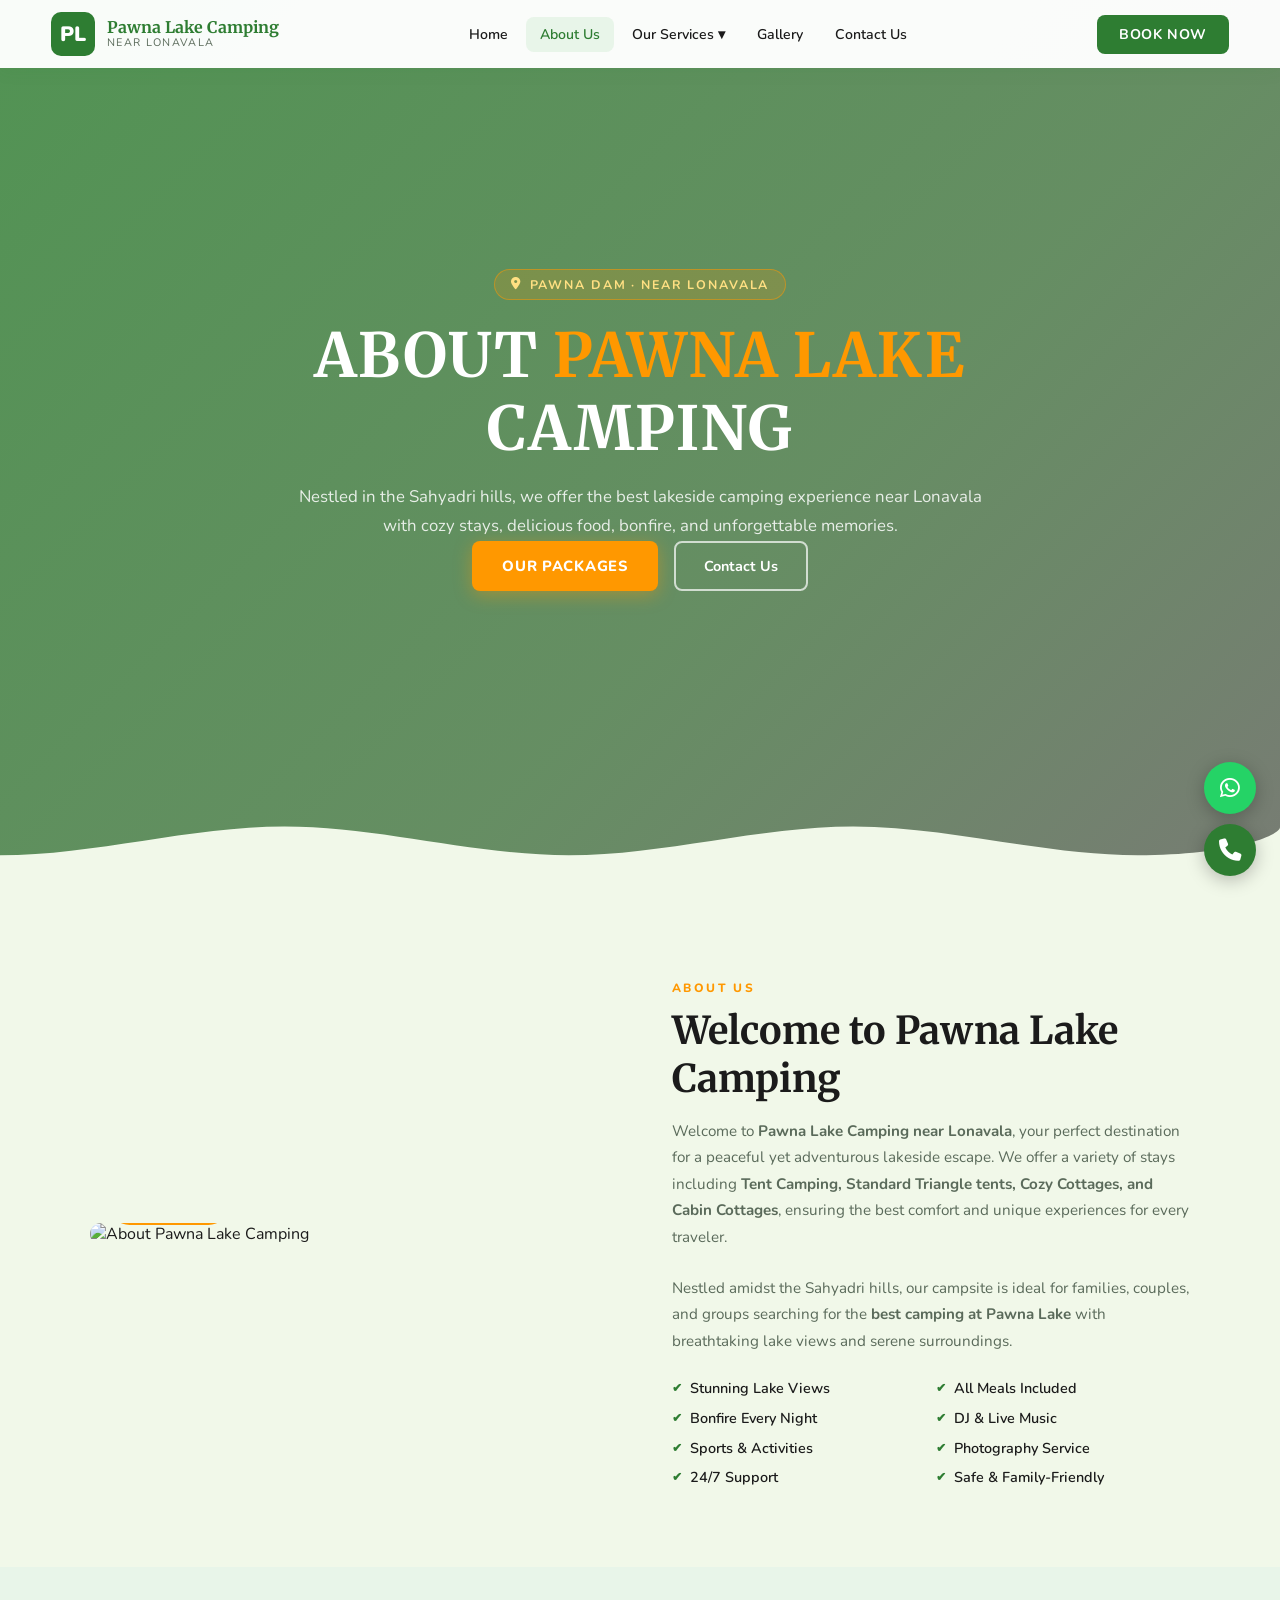
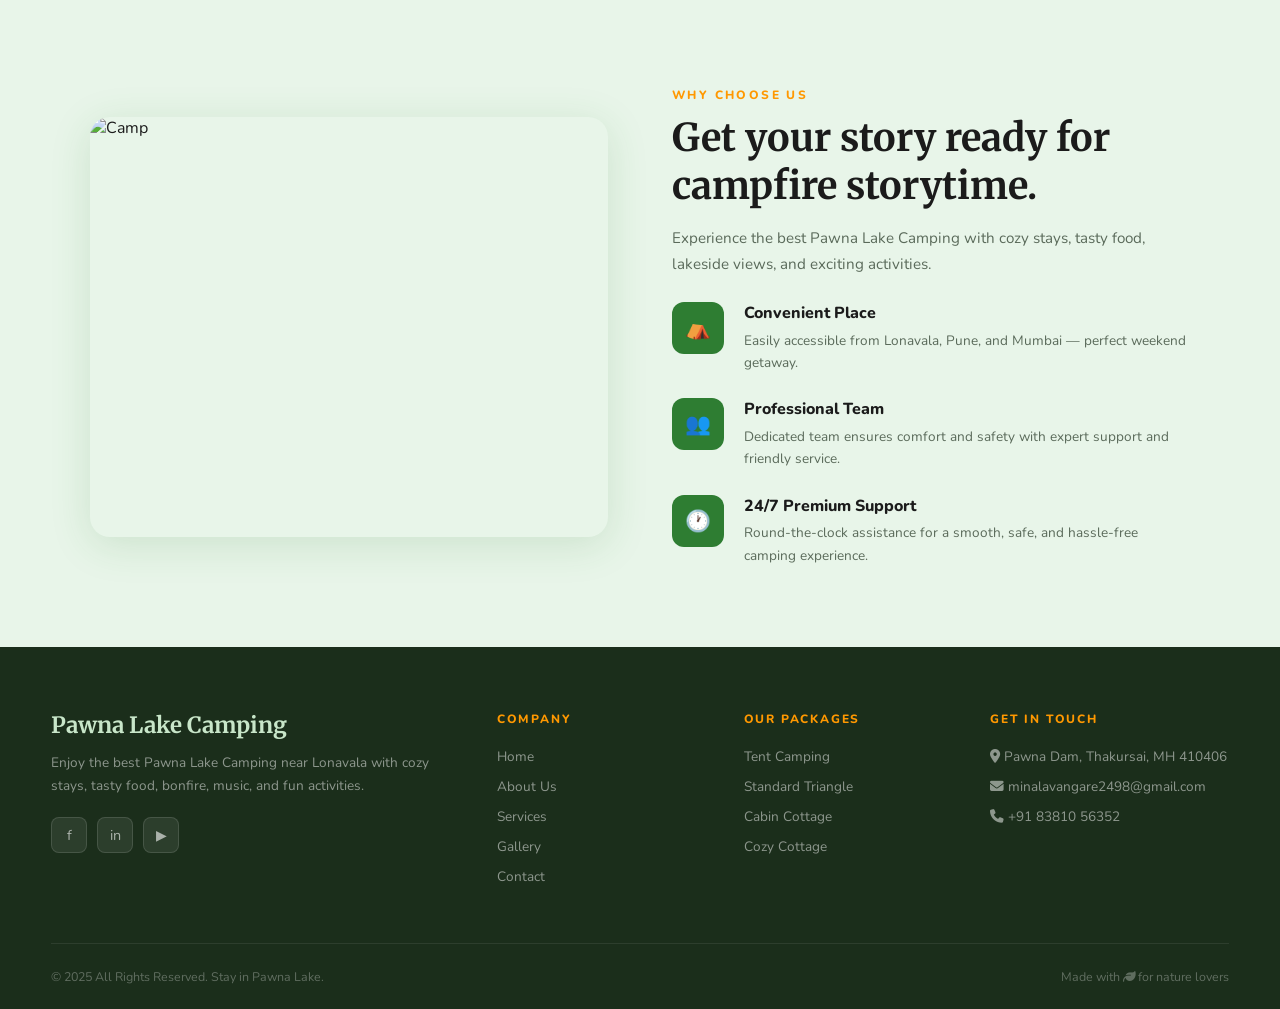
==== about.html @ 65343d36 "Add services page and corresponding styles - Created a new HTML file for the services page with a st" ====
<!DOCTYPE html>
<html lang="en">
<head>
<meta charset="UTF-8">
<meta name="viewport" content="width=device-width, initial-scale=1.0">
<title>About Us – Pawna Lake Camping</title>
<link href="https://fonts.googleapis.com/css2?family=Nunito:wght@300;400;600;700;800;900&family=Merriweather:ital,wght@0,700;1,400&display=swap" rel="stylesheet">
<link rel="stylesheet" href="https://cdnjs.cloudflare.com/ajax/libs/font-awesome/6.5.0/css/all.min.css">
<link rel="stylesheet" href="style.css">
</head>
<body>

<nav>
  <div class="nav-logo">
    <div class="nav-logo-icon">PL</div>
    <div class="nav-logo-text">
      <div class="nav-logo-title">Pawna Lake Camping</div>
      <div class="nav-logo-sub">Near Lonavala</div>
    </div>
  </div>
  <ul class="nav-links">
    <li><a href="index.html">Home</a></li>
    <li><a href="about.html" class="active">About Us</a></li>
    <li class="dropdown">
      <a href="services.html">Our Services ▾</a>
      <div class="dropdown-menu">
        <a href="services.html">Tent Camping</a>
        <a href="services.html">Standard Triangle</a>
        <a href="services.html">Cabin Cottage</a>
        <a href="services.html">Cozy Cottage</a>
      </div>
    </li>
    <li><a href="gallery.html">Gallery</a></li>
    <li><a href="contact.html">Contact Us</a></li>
  </ul>
  <a href="index.html#booking" class="nav-book">Book Now</a>
</nav>

<!-- HERO -->
<div class="page-hero" style="background:linear-gradient(135deg,rgba(46,125,50,0.82) 0%,rgba(27,85,27,0.65) 60%,rgba(0,0,0,0.5) 100%),url('https://images.unsplash.com/photo-1533240332313-0db49b459ad6?w=1400&q=80') center/cover no-repeat;">
  <div style="position:relative;z-index:2;max-width:700px;">
    <div class="hero-eyebrow"><i class="fa-solid fa-location-dot"></i> Pawna Dam · Near Lonavala</div>
    <h1>About <span style="color:#FF9800;">Pawna Lake</span><br>Camping</h1>
    <p>Nestled in the Sahyadri hills, we offer the best lakeside camping experience near Lonavala with cozy stays, delicious food, bonfire, and unforgettable memories.</p>
    <div class="hero-btns">
      <a href="services.html" class="btn-orange">Our Packages</a>
      <a href="contact.html" class="btn-outline-white">Contact Us</a>
    </div>
  </div>
  <div style="position:absolute;bottom:0;left:0;width:100%;z-index:3;line-height:0;pointer-events:none;">
    <svg viewBox="0 0 1440 100" preserveAspectRatio="none" xmlns="http://www.w3.org/2000/svg" style="display:block;width:100%;height:80px;"><path d="M0 43.9999C106.667 43.9999 213.333 7.99994 320 7.99994C426.667 7.99994 533.333 43.9999 640 43.9999C746.667 43.9999 853.333 7.99994 960 7.99994C1066.67 7.99994 1173.33 43.9999 1280 43.9999C1386.67 43.9999 1440 19.0266 1440 9.01329V100H0V43.9999Z" fill="#F1F8E9"/></svg>
  </div>
</div>

<!-- ABOUT SECTION -->
<section data-aos="fade-up">
  <div class="about-wrap">
    <div class="about-img-wrap">
      <img src="https://images.unsplash.com/photo-1533240332313-0db49b459ad6?w=800&q=80" alt="About Pawna Lake Camping">
      <div class="about-img-badge"><i class="fa-solid fa-leaf"></i> Est. 2021</div>
    </div>
    <div class="about-text">
      <div class="section-tag">About Us</div>
      <h2 class="section-title">Welcome to Pawna Lake Camping</h2>
      <p class="section-sub">Welcome to <strong>Pawna Lake Camping near Lonavala</strong>, your perfect destination for a peaceful yet adventurous lakeside escape. We offer a variety of stays including <strong>Tent Camping, Standard Triangle tents, Cozy Cottages, and Cabin Cottages</strong>, ensuring the best comfort and unique experiences for every traveler.</p>
      <p class="section-sub" style="margin-top:1rem;">Nestled amidst the Sahyadri hills, our campsite is ideal for families, couples, and groups searching for the <strong>best camping at Pawna Lake</strong> with breathtaking lake views and serene surroundings.</p>
      <ul class="about-checks">
        <li>Stunning Lake Views</li><li>All Meals Included</li>
        <li>Bonfire Every Night</li><li>DJ & Live Music</li>
        <li>Sports & Activities</li><li>Photography Service</li>
        <li>24/7 Support</li><li>Safe & Family-Friendly</li>
      </ul>
    </div>
  </div>
</section>

<!-- WHY CHOOSE US -->
<section style="background:var(--bg2);" data-aos="fade-up">
  <div class="why-wrap">
    <div class="why-img"><img src="https://images.unsplash.com/photo-1504280390367-361c6d9f38f4?w=800&q=80" alt="Camp"></div>
    <div>
      <div class="section-tag">Why Choose Us</div>
      <h2 class="section-title">Get your story ready for campfire storytime.</h2>
      <p class="section-sub">Experience the best Pawna Lake Camping with cozy stays, tasty food, lakeside views, and exciting activities.</p>
      <div class="why-list">
        <div class="why-item"><div class="why-icon-box">⛺</div><div class="why-text"><h4>Convenient Place</h4><p>Easily accessible from Lonavala, Pune, and Mumbai — perfect weekend getaway.</p></div></div>
        <div class="why-item"><div class="why-icon-box">👥</div><div class="why-text"><h4>Professional Team</h4><p>Dedicated team ensures comfort and safety with expert support and friendly service.</p></div></div>
        <div class="why-item"><div class="why-icon-box">🕐</div><div class="why-text"><h4>24/7 Premium Support</h4><p>Round-the-clock assistance for a smooth, safe, and hassle-free camping experience.</p></div></div>
      </div>
    </div>
  </div>
</section>

<!-- FOOTER -->
<footer>
  <div class="footer-grid">
    <div class="footer-brand"><span class="footer-logo-txt">Pawna Lake Camping</span><p>Enjoy the best Pawna Lake Camping near Lonavala with cozy stays, tasty food, bonfire, music, and fun activities.</p><div class="footer-socials"><a href="#" class="footer-social">f</a><a href="#" class="footer-social">in</a><a href="#" class="footer-social">▶</a></div></div>
    <div class="footer-col"><h4>Company</h4><ul><li><a href="index.html">Home</a></li><li><a href="about.html">About Us</a></li><li><a href="services.html">Services</a></li><li><a href="gallery.html">Gallery</a></li><li><a href="contact.html">Contact</a></li></ul></div>
    <div class="footer-col"><h4>Our Packages</h4><ul><li><a href="services.html">Tent Camping</a></li><li><a href="services.html">Standard Triangle</a></li><li><a href="services.html">Cabin Cottage</a></li><li><a href="services.html">Cozy Cottage</a></li></ul></div>
    <div class="footer-col"><h4>Get in Touch</h4><ul><li><a href="#"><i class="fa-solid fa-location-dot"></i> Pawna Dam, Thakursai, MH 410406</a></li><li><a href="mailto:minalavangare2498@gmail.com"><i class="fa-solid fa-envelope"></i> minalavangare2498@gmail.com</a></li><li><a href="tel:+918381056352"><i class="fa-solid fa-phone"></i> +91 83810 56352</a></li></ul></div>
  </div>
  <div class="footer-bottom"><span>© 2025 All Rights Reserved. Stay in Pawna Lake.</span><span>Made with <i class="fa-solid fa-leaf"></i> for nature lovers</span></div>
</footer>

<div class="float-btns">
  <a href="https://wa.me/918381056352" class="float-btn float-wa" target="_blank"><i class="fa-brands fa-whatsapp"></i></a>
  <a href="tel:+918381056352" class="float-btn float-call"><i class="fa-solid fa-phone"></i></a>
</div>

<script>
const aosObs = new IntersectionObserver(e=>{e.forEach(x=>{if(x.isIntersecting)x.target.classList.add('aos-animate');});},{threshold:0.12});
document.querySelectorAll('[data-aos]').forEach(el=>aosObs.observe(el));
const stObs = new IntersectionObserver(e=>{e.forEach(x=>{if(x.isIntersecting){x.target.style.opacity='1';x.target.style.transform='translateY(0) scale(1)';}});},{threshold:0.1});
document.querySelectorAll('.why-item,.svc-card2,.gallery-item,.ci-card').forEach((el,i)=>{el.style.opacity='0';el.style.transform='translateY(30px) scale(0.97)';el.style.transition=`opacity 0.6s ease ${i*0.1}s, transform 0.6s ease ${i*0.1}s`;stObs.observe(el);});
</script>
</body>
</html>
---- style.css ----
:root {
  --green-dark: #2E7D32;
  --green-mid: #388E3C;
  --green-light: #4CAF50;
  --green-pale: #C8E6C9;
  --bg: #F1F8E9;
  --bg2: #E8F5E9;
  --orange: #FF9800;
  --orange-dark: #F57C00;
  --text: #1B1B1B;
  --text-muted: #5a6a5a;
  --white: #ffffff;
  --card-shadow: 0 4px 24px rgba(46,125,50,0.10);
  --radius: 14px;
}
*{margin:0;padding:0;box-sizing:border-box;}
html{scroll-behavior:smooth;}
body{font-family:'Nunito',sans-serif;background:var(--bg);color:var(--text);overflow-x:hidden;}

/* NAVBAR */
nav{position:fixed;top:0;left:0;width:100%;z-index:999;background:rgba(255,255,255,0.97);box-shadow:0 2px 16px rgba(46,125,50,0.10);display:flex;align-items:center;justify-content:space-between;padding:0 4%;height:68px;}
.nav-logo{display:flex;align-items:center;gap:12px;}
.nav-logo-icon{width:44px;height:44px;background:var(--green-dark);border-radius:10px;display:flex;align-items:center;justify-content:center;font-size:1.3rem;color:white;font-weight:900;}
.nav-logo-text{line-height:1.1;}
.nav-logo-title{font-family:'Merriweather',serif;font-size:1rem;color:var(--green-dark);font-weight:700;}
.nav-logo-sub{font-size:0.68rem;color:var(--text-muted);letter-spacing:0.12em;text-transform:uppercase;}
.nav-links{display:flex;align-items:center;gap:0.25rem;list-style:none;}
.nav-links a{padding:8px 14px;border-radius:8px;color:var(--text);font-size:0.88rem;font-weight:600;text-decoration:none;transition:all 0.2s;}
.nav-links a:hover,.nav-links a.active{background:var(--bg2);color:var(--green-dark);}
.dropdown{position:relative;}
.dropdown-menu{display:none;position:absolute;top:100%;left:0;background:white;border-radius:12px;min-width:220px;box-shadow:0 8px 32px rgba(0,0,0,0.12);padding:8px 0;z-index:100;border:1px solid var(--green-pale);}
.dropdown:hover .dropdown-menu{display:block;}
.dropdown-menu a{display:flex;align-items:center;gap:10px;padding:10px 18px;font-size:0.85rem;color:var(--text);text-decoration:none;transition:background 0.2s;}
.dropdown-menu a:hover{background:var(--bg2);color:var(--green-dark);}
.nav-book{background:var(--green-dark);color:white;padding:10px 22px;border-radius:8px;font-weight:700;font-size:0.88rem;text-decoration:none;letter-spacing:0.04em;text-transform:uppercase;transition:all 0.2s;}
.nav-book:hover{background:var(--orange);transform:translateY(-1px);}

/* SECTION COMMONS */
.section-tag{font-size:0.75rem;font-weight:800;letter-spacing:0.2em;text-transform:uppercase;color:var(--orange);margin-bottom:0.6rem;}
.section-title{font-family:'Merriweather',serif;font-size:clamp(1.6rem,3vw,2.4rem);color:var(--text);line-height:1.25;margin-bottom:1rem;}
.section-sub{color:var(--text-muted);font-size:0.95rem;line-height:1.75;font-weight:400;max-width:560px;}
section{padding:5rem 4%;}

/* BUTTONS */
.btn-orange{background:var(--orange);color:white;padding:14px 30px;border-radius:8px;font-weight:800;font-size:0.92rem;text-decoration:none;letter-spacing:0.05em;text-transform:uppercase;transition:all 0.25s;display:inline-flex;align-items:center;gap:8px;box-shadow:0 4px 18px rgba(255,152,0,0.4);}
.btn-orange:hover{background:var(--orange-dark);transform:translateY(-2px);}
.btn-outline-white{border:2px solid rgba(255,255,255,0.7);color:white;padding:13px 28px;border-radius:8px;font-weight:700;font-size:0.9rem;text-decoration:none;transition:all 0.25s;}
.btn-outline-white:hover{border-color:var(--orange);color:var(--orange);}

/* PAGE HERO */
.page-hero{min-height:100vh;display:flex;align-items:center;justify-content:center;text-align:center;padding:120px 4% 160px;position:relative;overflow:hidden;background-size:cover;background-position:center;background-repeat:no-repeat;}
.page-hero h1{font-family:'Merriweather',serif;font-size:clamp(2.2rem,5vw,3.8rem);color:white;line-height:1.2;font-weight:700;text-transform:uppercase;letter-spacing:0.02em;margin-bottom:1rem;animation:fadeUp 0.7s ease both;}
.page-hero p{color:rgba(255,255,255,0.85);font-size:1.05rem;line-height:1.75;font-weight:400;animation:fadeUp 0.7s 0.15s ease both;}
.hero-eyebrow{display:inline-flex;align-items:center;gap:8px;background:rgba(255,152,0,0.18);border:1px solid rgba(255,152,0,0.5);color:#FFE082;padding:6px 16px;border-radius:50px;font-size:0.78rem;font-weight:700;letter-spacing:0.15em;text-transform:uppercase;margin-bottom:1.25rem;animation:fadeUp 0.7s ease both;}
.hero-btns{display:flex;gap:1rem;flex-wrap:wrap;justify-content:center;animation:fadeUp 0.7s 0.3s ease both;}

/* ABOUT */
.about-wrap{display:grid;grid-template-columns:1fr 1fr;gap:4rem;align-items:center;max-width:1100px;margin:0 auto;}
.about-img-wrap{position:relative;border-radius:20px;overflow:hidden;}
.about-img-wrap img{width:100%;height:100%;max-height:420px;object-fit:cover;display:block;}
.about-img-badge{position:absolute;bottom:20px;left:20px;background:var(--orange);color:white;padding:10px 20px;border-radius:50px;font-weight:800;font-size:0.85rem;}
.about-text .section-sub{max-width:100%;margin-bottom:1.5rem;}
.about-checks{display:grid;grid-template-columns:1fr 1fr;gap:0.6rem;margin-top:1.5rem;}
.about-checks li{list-style:none;display:flex;align-items:center;gap:8px;font-size:0.9rem;font-weight:600;}
.about-checks li::before{content:'✔';color:var(--green-dark);font-size:0.75rem;}

/* WHY */
.why-wrap{display:grid;grid-template-columns:1fr 1fr;gap:4rem;align-items:center;max-width:1100px;margin:2.5rem auto 0;}
.why-img{border-radius:20px;overflow:hidden;box-shadow:0 8px 40px rgba(46,125,50,0.15);}
.why-img img{width:100%;height:420px;object-fit:cover;display:block;}
.why-list{display:flex;flex-direction:column;gap:1.5rem;margin-top:1.5rem;}
.why-item{display:flex;gap:1.25rem;align-items:flex-start;}
.why-icon-box{width:52px;height:52px;flex-shrink:0;background:var(--green-dark);border-radius:12px;display:flex;align-items:center;justify-content:center;font-size:1.3rem;}
.why-text h4{font-size:1rem;font-weight:800;color:var(--text);margin-bottom:0.35rem;}
.why-text p{font-size:0.85rem;color:var(--text-muted);line-height:1.65;}

/* SERVICES */
.services-section{padding:4rem 4%;background:#f9f9f9;}
.services-grid{display:grid;grid-template-columns:repeat(2,1fr);gap:2rem;max-width:1100px;margin:2.5rem auto 0;}
.svc-card2{border-radius:12px;overflow:visible;position:relative;}
.svc-img2{width:100%;height:260px;overflow:hidden;border-radius:12px;}
.svc-img2 img{width:100%;height:100%;object-fit:cover;display:block;transition:transform .5s;}
.svc-card2:hover .svc-img2 img{transform:scale(1.05);}
.svc-body2{background:#fff;border-radius:12px;padding:1.4rem 1.5rem 1.6rem;margin-top:-40px;position:relative;z-index:2;margin-left:12px;margin-right:12px;box-shadow:0 4px 20px rgba(0,0,0,0.10);text-align:center;}
.svc-body2 h3{font-size:1.15rem;font-weight:800;color:#2E7D32;margin-bottom:.5rem;}
.svc-body2 p{font-size:.82rem;color:#777;line-height:1.6;margin-bottom:1rem;}
.svc-price2{display:flex;align-items:center;gap:6px;margin-bottom:1.1rem;border-top:1px solid #eee;padding-top:.9rem;}
.svc-rupee{font-size:1.5rem;color:#2E7D32;font-weight:700;}
.svc-amt2{font-size:1.7rem;font-weight:900;color:#2E7D32;}
.svc-per2{font-size:.82rem;color:#888;font-style:italic;margin-left:4px;}
.btn-svc2{display:flex;align-items:center;justify-content:center;gap:7px;background:#2E7D32;color:#fff;padding:12px;border-radius:8px;font-weight:800;font-size:.85rem;text-decoration:none;letter-spacing:.05em;text-transform:uppercase;transition:background .2s;width:100%;}
.btn-svc2:hover{background:#FF9800;}

/* GALLERY */
.gallery-grid{display:grid;grid-template-columns:repeat(3,1fr);gap:1rem;max-width:1100px;margin:2.5rem auto 0;}
.gallery-item{border-radius:14px;overflow:hidden;aspect-ratio:4/3;}
.gallery-item img{width:100%;height:100%;object-fit:cover;display:block;transition:transform 0.5s;}
.gallery-item:hover img{transform:scale(1.06);}
.gallery-item.tall{grid-row:span 2;aspect-ratio:unset;}

/* CONTACT */
.contact-form-wrap{max-width:1100px;margin:0 auto;padding:0 4% 5rem;display:grid;grid-template-columns:1fr 1fr;gap:3rem;align-items:start;}
.ci-card{background:white;border-radius:var(--radius);padding:1.75rem;display:flex;align-items:flex-start;gap:1rem;box-shadow:var(--card-shadow);border:1.5px solid var(--green-pale);}
.ci-icon-box{width:48px;height:48px;flex-shrink:0;background:var(--green-dark);border-radius:10px;display:flex;align-items:center;justify-content:center;font-size:1.3rem;color:white;}
.ci-label{font-size:0.72rem;font-weight:800;color:var(--green-dark);text-transform:uppercase;letter-spacing:0.1em;margin-bottom:0.3rem;}
.ci-value{font-size:0.9rem;font-weight:700;color:var(--text);}
.ci-value a{color:var(--text);text-decoration:none;}
.ci-value a:hover{color:var(--green-dark);}
.cf-card{background:white;border-radius:20px;padding:2.5rem;box-shadow:var(--card-shadow);}
.cf-card h2{font-family:'Merriweather',serif;font-size:1.6rem;color:var(--text);margin-bottom:0.4rem;}
.cf-card>p{font-size:0.86rem;color:var(--text-muted);margin-bottom:2rem;}
.cf-row{display:grid;grid-template-columns:1fr 1fr;gap:1rem;margin-bottom:1rem;}
.cf-group{margin-bottom:1rem;}
.cf-group label{display:block;font-size:0.74rem;font-weight:800;color:var(--green-dark);text-transform:uppercase;letter-spacing:0.1em;margin-bottom:0.45rem;}
.cf-group input,.cf-group select,.cf-group textarea{width:100%;padding:13px 15px;border:1.5px solid #dce8dc;border-radius:9px;font-family:'Nunito',sans-serif;font-size:0.9rem;color:var(--text);background:var(--bg);outline:none;transition:border-color 0.2s;resize:vertical;}
.cf-group input:focus,.cf-group select:focus,.cf-group textarea:focus{border-color:var(--green-light);}
.btn-cf{width:100%;padding:15px;background:var(--green-dark);color:white;border:none;border-radius:10px;font-family:'Nunito',sans-serif;font-size:0.92rem;font-weight:800;letter-spacing:0.05em;text-transform:uppercase;cursor:pointer;transition:all 0.2s;display:flex;align-items:center;justify-content:center;gap:8px;}
.btn-cf:hover{background:var(--orange);}

/* FOOTER */
footer{background:#1B2E1B;padding:4rem 4% 1.5rem;}
.footer-grid{display:grid;grid-template-columns:2fr 1fr 1fr 1.2fr;gap:3rem;margin-bottom:3rem;}
.footer-logo-txt{font-family:'Merriweather',serif;font-size:1.4rem;color:var(--green-pale);font-weight:700;display:block;margin-bottom:0.75rem;}
.footer-brand p{font-size:0.85rem;color:rgba(255,255,255,0.5);line-height:1.7;}
.footer-socials{display:flex;gap:10px;margin-top:1.25rem;}
.footer-social{width:36px;height:36px;border-radius:8px;background:rgba(255,255,255,0.08);border:1px solid rgba(255,255,255,0.12);display:flex;align-items:center;justify-content:center;font-size:0.9rem;color:rgba(255,255,255,0.6);text-decoration:none;transition:all 0.2s;}
.footer-social:hover{background:var(--green-dark);color:white;}
.footer-col h4{color:var(--orange);font-size:0.75rem;text-transform:uppercase;letter-spacing:0.15em;margin-bottom:1.1rem;font-weight:800;}
.footer-col ul{list-style:none;}
.footer-col ul li{margin-bottom:0.5rem;}
.footer-col ul li a{color:rgba(255,255,255,0.5);text-decoration:none;font-size:0.85rem;transition:color 0.2s;}
.footer-col ul li a:hover{color:var(--green-pale);}
.footer-bottom{border-top:1px solid rgba(255,255,255,0.08);padding-top:1.5rem;display:flex;justify-content:space-between;font-size:0.78rem;color:rgba(255,255,255,0.3);}

/* FLOAT BUTTONS */
.float-btns{position:fixed;bottom:1.5rem;right:1.5rem;z-index:998;display:flex;flex-direction:column;gap:10px;}
.float-btn{width:52px;height:52px;border-radius:50%;display:flex;align-items:center;justify-content:center;font-size:1.4rem;text-decoration:none;color:white;box-shadow:0 4px 18px rgba(0,0,0,0.25);transition:transform 0.3s;}
.float-btn:hover{transform:scale(1.12);}
.float-wa{background:#25D366;}
.float-call{background:var(--green-dark);}

/* SCROLL ANIMATIONS */
[data-aos]{opacity:0;transition:opacity 0.7s ease, transform 0.7s ease;}
[data-aos="fade-up"]{transform:translateY(40px);}
[data-aos="fade-right"]{transform:translateX(-40px);}
[data-aos="fade-left"]{transform:translateX(40px);}
[data-aos="zoom-in"]{transform:scale(0.85);}
[data-aos].aos-animate{opacity:1;transform:none;}

@keyframes fadeUp{from{opacity:0;transform:translateY(20px);}to{opacity:1;transform:translateY(0);}}

@media(max-width:900px){
  .about-wrap,.why-wrap,.footer-grid{grid-template-columns:1fr;}
  .services-grid{grid-template-columns:1fr 1fr;}
  .nav-links{display:none;}
}
@media(max-width:600px){
  .gallery-grid{grid-template-columns:1fr 1fr;}
  .cf-row{grid-template-columns:1fr;}
  .contact-form-wrap{grid-template-columns:1fr;}
  .footer-grid{grid-template-columns:1fr;}
  .services-grid{grid-template-columns:1fr;}
}
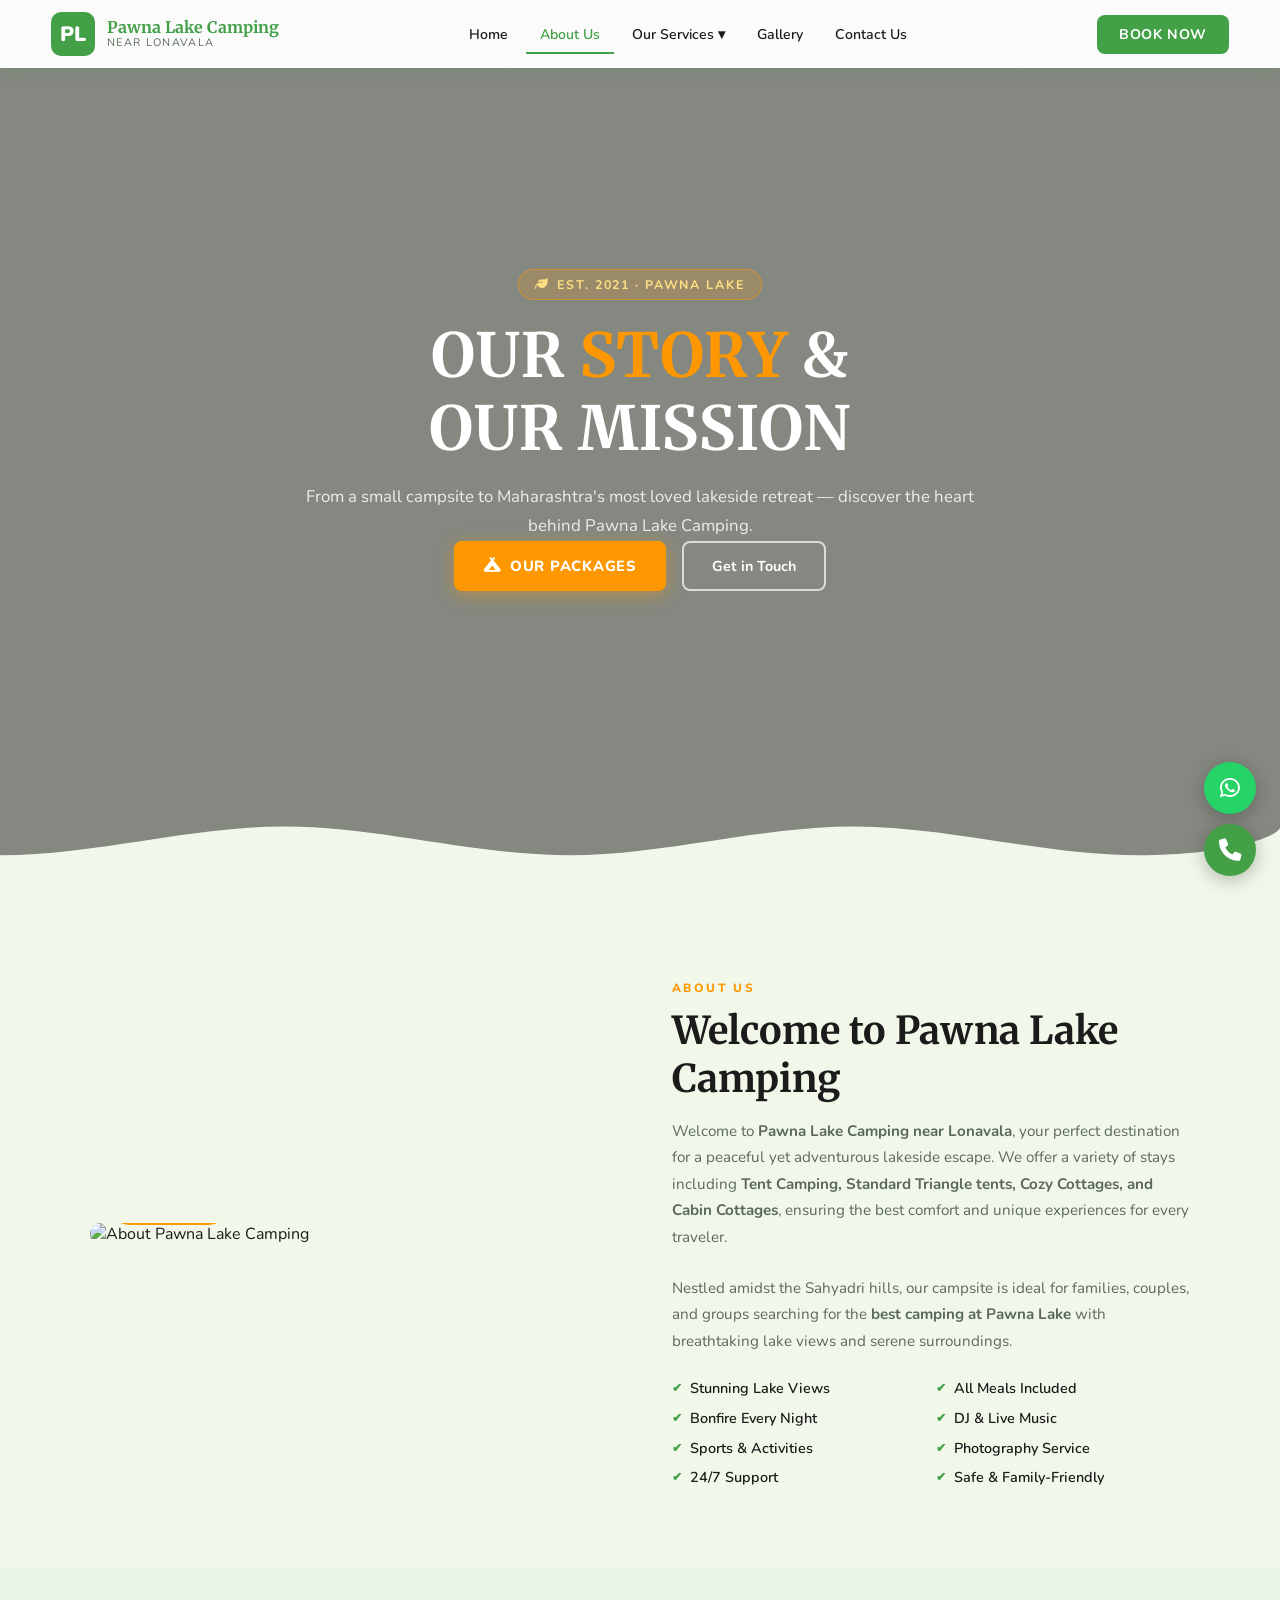
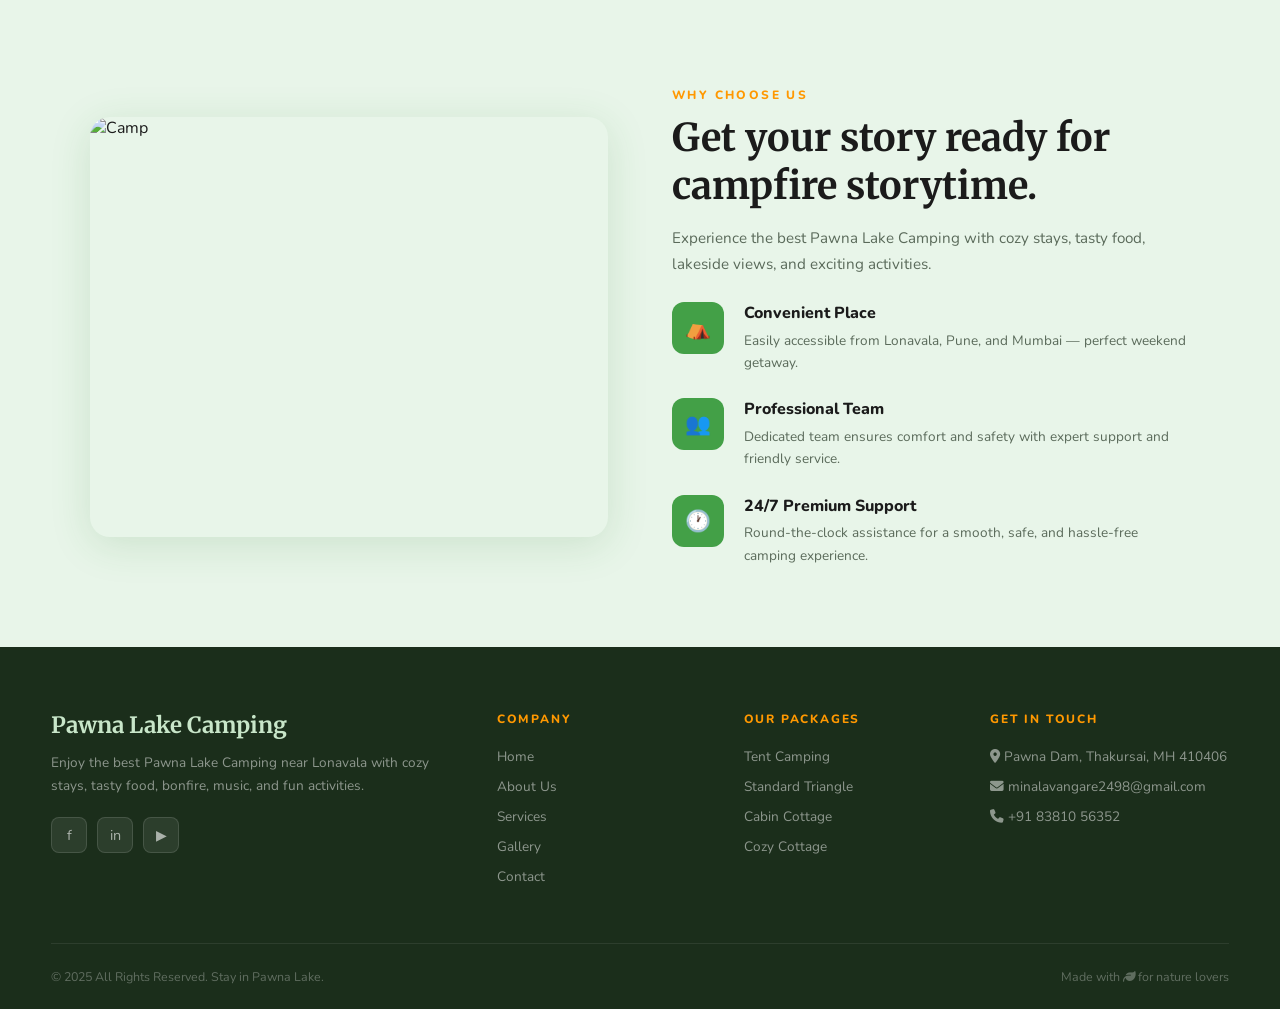
==== commit bdf0b5e4: "Revamp content and styles across multiple pages for enhanced user experience" ====
--- a/about.html
+++ b/about.html
@@ -37,14 +37,14 @@
 </nav>
 
 <!-- HERO -->
-<div class="page-hero" style="background:linear-gradient(135deg,rgba(46,125,50,0.82) 0%,rgba(27,85,27,0.65) 60%,rgba(0,0,0,0.5) 100%),url('https://images.unsplash.com/photo-1533240332313-0db49b459ad6?w=1400&q=80') center/cover no-repeat;">
+<div class="page-hero" style="background:linear-gradient(rgba(0,0,0,0.45),rgba(0,0,0,0.45)),url('https://images.unsplash.com/photo-1504280390367-361c6d9f38f4?w=1400&q=80') center/cover no-repeat;">
   <div style="position:relative;z-index:2;max-width:700px;">
-    <div class="hero-eyebrow"><i class="fa-solid fa-location-dot"></i> Pawna Dam · Near Lonavala</div>
-    <h1>About <span style="color:#FF9800;">Pawna Lake</span><br>Camping</h1>
-    <p>Nestled in the Sahyadri hills, we offer the best lakeside camping experience near Lonavala with cozy stays, delicious food, bonfire, and unforgettable memories.</p>
+    <div class="hero-eyebrow"><i class="fa-solid fa-leaf"></i> Est. 2021 · Pawna Lake</div>
+    <h1>Our <span style="color:#FF9800;">Story</span> &<br>Our Mission</h1>
+    <p>From a small campsite to Maharashtra's most loved lakeside retreat — discover the heart behind Pawna Lake Camping.</p>
     <div class="hero-btns">
-      <a href="services.html" class="btn-orange">Our Packages</a>
-      <a href="contact.html" class="btn-outline-white">Contact Us</a>
+      <a href="services.html" class="btn-orange"><i class="fa-solid fa-campground"></i> Our Packages</a>
+      <a href="contact.html" class="btn-outline-white">Get in Touch</a>
     </div>
   </div>
   <div style="position:absolute;bottom:0;left:0;width:100%;z-index:3;line-height:0;pointer-events:none;">
--- a/style.css
+++ b/style.css
@@ -1,7 +1,7 @@
 :root {
-  --green-dark: #2E7D32;
-  --green-mid: #388E3C;
-  --green-light: #4CAF50;
+  --green-dark: #43A047;
+  --green-mid: #4CAF50;
+  --green-light: #66BB6A;
   --green-pale: #C8E6C9;
   --bg: #F1F8E9;
   --bg2: #E8F5E9;
@@ -25,8 +25,8 @@
 .nav-logo-title{font-family:'Merriweather',serif;font-size:1rem;color:var(--green-dark);font-weight:700;}
 .nav-logo-sub{font-size:0.68rem;color:var(--text-muted);letter-spacing:0.12em;text-transform:uppercase;}
 .nav-links{display:flex;align-items:center;gap:0.25rem;list-style:none;}
-.nav-links a{padding:8px 14px;border-radius:8px;color:var(--text);font-size:0.88rem;font-weight:600;text-decoration:none;transition:all 0.2s;}
-.nav-links a:hover,.nav-links a.active{background:var(--bg2);color:var(--green-dark);}
+.nav-links a{padding:8px 14px;border-radius:0;color:var(--text);font-size:0.88rem;font-weight:600;text-decoration:none;transition:all 0.2s;border-bottom:2px solid transparent;}
+.nav-links a:hover,.nav-links a.active{background:none;color:var(--green-dark);border-bottom:2px solid var(--green-dark);}
 .dropdown{position:relative;}
 .dropdown-menu{display:none;position:absolute;top:100%;left:0;background:white;border-radius:12px;min-width:220px;box-shadow:0 8px 32px rgba(0,0,0,0.12);padding:8px 0;z-index:100;border:1px solid var(--green-pale);}
 .dropdown:hover .dropdown-menu{display:block;}
@@ -76,7 +76,7 @@
 
 /* SERVICES */
 .services-section{padding:4rem 4%;background:#f9f9f9;}
-.services-grid{display:grid;grid-template-columns:repeat(2,1fr);gap:2rem;max-width:1100px;margin:2.5rem auto 0;}
+.services-grid{display:grid;grid-template-columns:repeat(4,1fr);gap:2rem;max-width:1200px;margin:2.5rem auto 0;}
 .svc-card2{border-radius:12px;overflow:visible;position:relative;}
 .svc-img2{width:100%;height:260px;overflow:hidden;border-radius:12px;}
 .svc-img2 img{width:100%;height:100%;object-fit:cover;display:block;transition:transform .5s;}
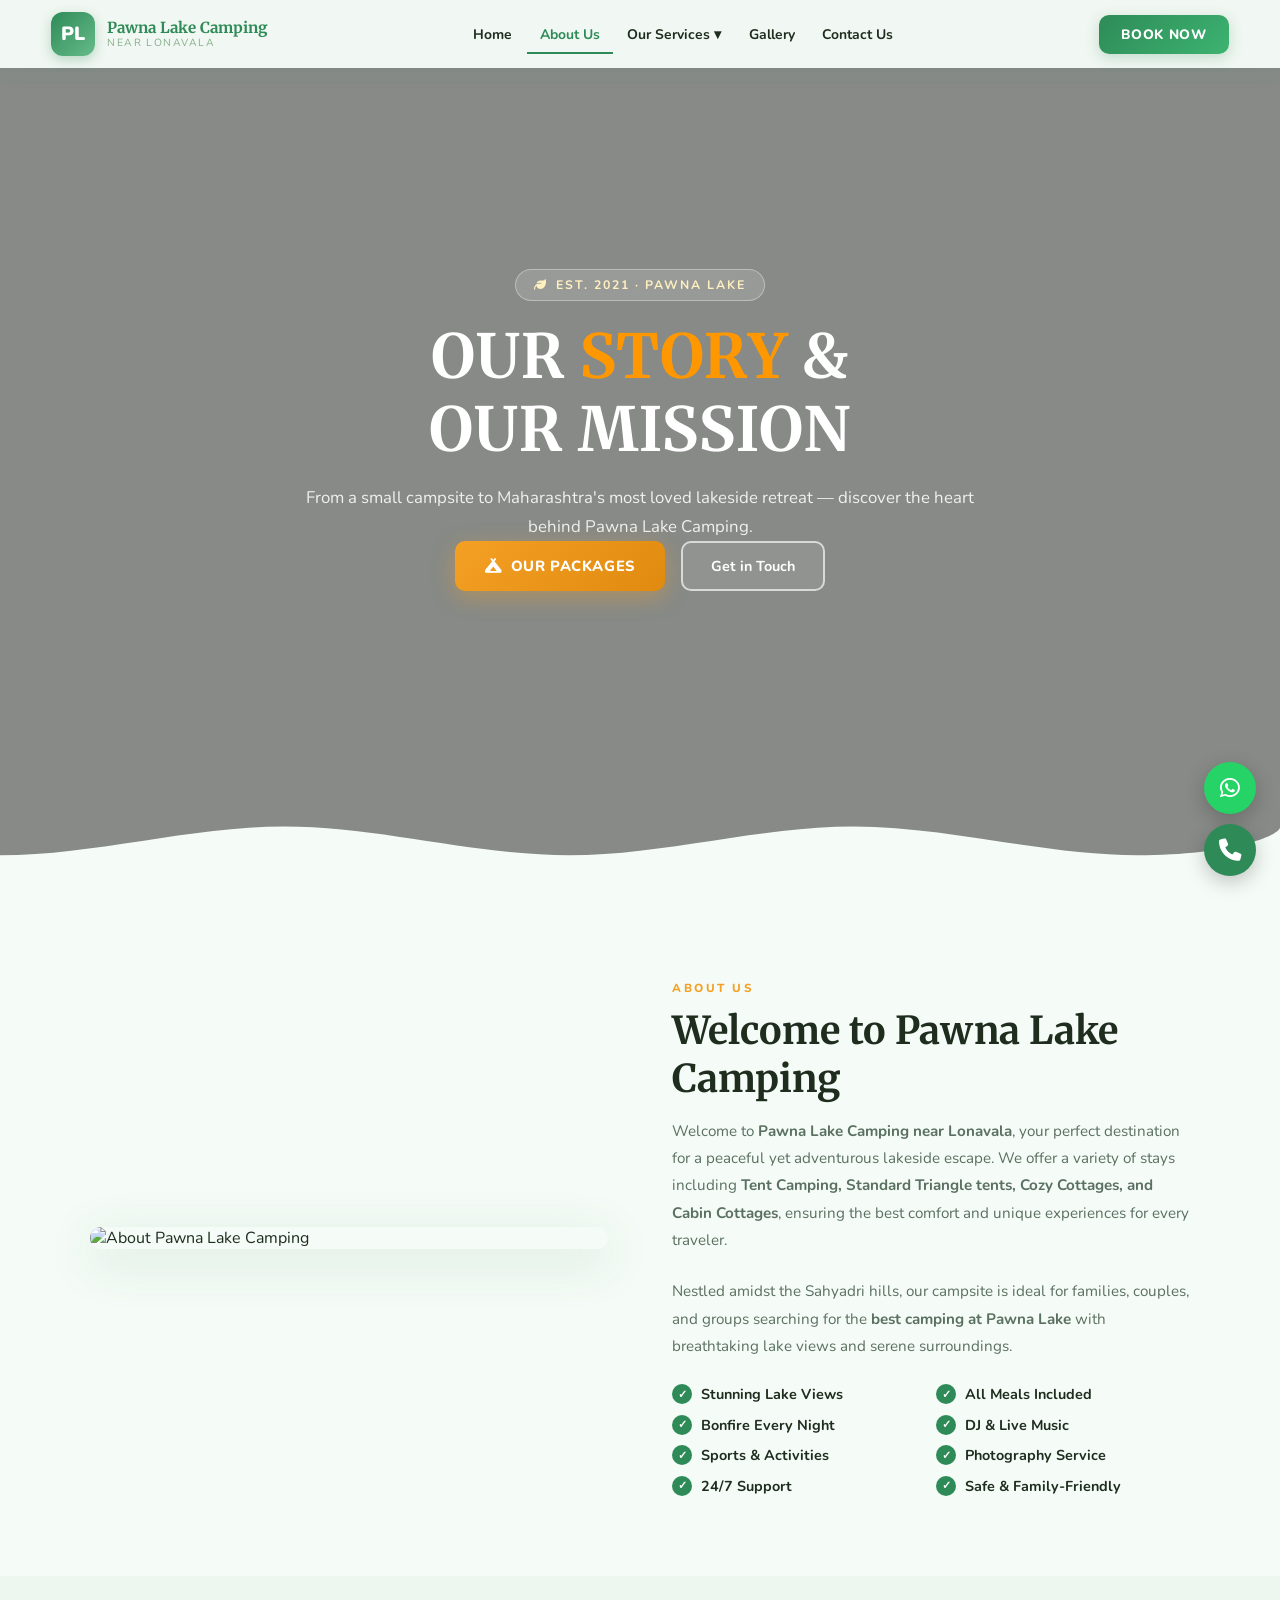
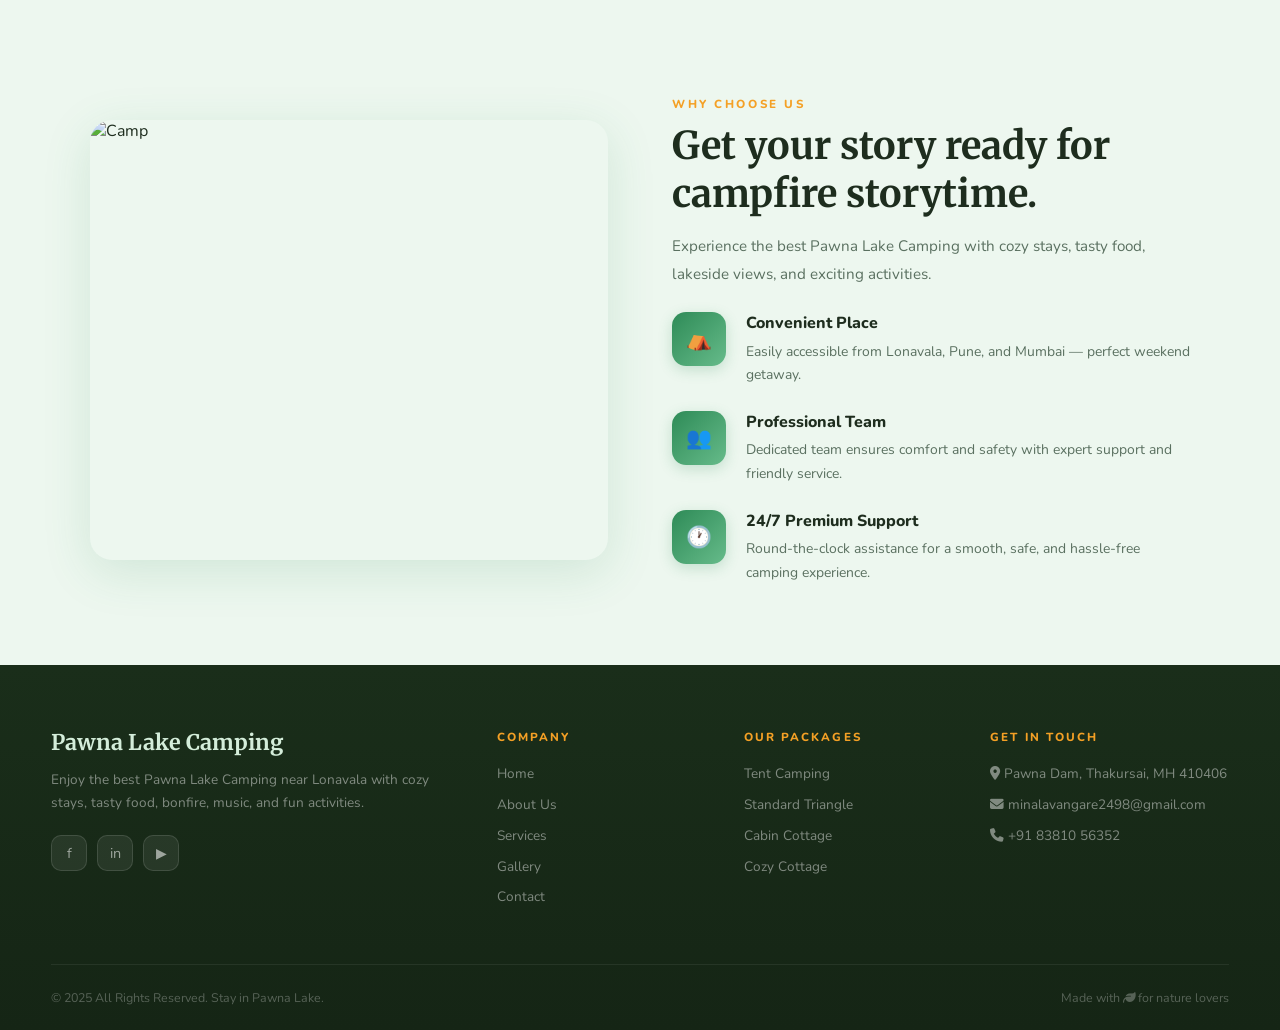
==== commit 0702f601: "Refactor styles and update SVG elements for improved aesthetics and responsiveness; adjust color var" ====
--- a/about.html
+++ b/about.html
@@ -48,7 +48,7 @@
     </div>
   </div>
   <div style="position:absolute;bottom:0;left:0;width:100%;z-index:3;line-height:0;pointer-events:none;">
-    <svg viewBox="0 0 1440 100" preserveAspectRatio="none" xmlns="http://www.w3.org/2000/svg" style="display:block;width:100%;height:80px;"><path d="M0 43.9999C106.667 43.9999 213.333 7.99994 320 7.99994C426.667 7.99994 533.333 43.9999 640 43.9999C746.667 43.9999 853.333 7.99994 960 7.99994C1066.67 7.99994 1173.33 43.9999 1280 43.9999C1386.67 43.9999 1440 19.0266 1440 9.01329V100H0V43.9999Z" fill="#F1F8E9"/></svg>
+    <svg viewBox="0 0 1440 100" preserveAspectRatio="none" xmlns="http://www.w3.org/2000/svg" style="display:block;width:100%;height:80px;"><path d="M0 43.9999C106.667 43.9999 213.333 7.99994 320 7.99994C426.667 7.99994 533.333 43.9999 640 43.9999C746.667 43.9999 853.333 7.99994 960 7.99994C1066.67 7.99994 1173.33 43.9999 1280 43.9999C1386.67 43.9999 1440 19.0266 1440 9.01329V100H0V43.9999Z" fill="#f5fbf6"/></svg>
   </div>
 </div>
 
--- a/style.css
+++ b/style.css
@@ -1,145 +1,136 @@
 :root {
-  --green-dark: #43A047;
-  --green-mid: #4CAF50;
-  --green-light: #66BB6A;
-  --green-pale: #C8E6C9;
-  --bg: #F1F8E9;
-  --bg2: #E8F5E9;
-  --orange: #FF9800;
-  --orange-dark: #F57C00;
-  --text: #1B1B1B;
-  --text-muted: #5a6a5a;
+  --green-dark: #2E8B57;
+  --green-mid: #3CB371;
+  --green-light: #66BB8A;
+  --green-pale: #d4edda;
+  --bg: #f5fbf6;
+  --bg2: #edf7ef;
+  --orange: #F4A025;
+  --orange-dark: #E08B10;
+  --text: #1e2d1e;
+  --text-muted: #5a7060;
   --white: #ffffff;
-  --card-shadow: 0 4px 24px rgba(46,125,50,0.10);
-  --radius: 14px;
+  --card-shadow: 0 4px 28px rgba(46,139,87,0.10);
+  --radius: 16px;
+  --sage: #87AE8C;
 }
 *{margin:0;padding:0;box-sizing:border-box;}
 html{scroll-behavior:smooth;}
 body{font-family:'Nunito',sans-serif;background:var(--bg);color:var(--text);overflow-x:hidden;}
 
-/* NAVBAR */
-nav{position:fixed;top:0;left:0;width:100%;z-index:999;background:rgba(255,255,255,0.97);box-shadow:0 2px 16px rgba(46,125,50,0.10);display:flex;align-items:center;justify-content:space-between;padding:0 4%;height:68px;}
+nav{position:fixed;top:0;left:0;width:100%;z-index:999;background:rgba(245,251,246,0.97);box-shadow:0 2px 20px rgba(46,139,87,0.09);display:flex;align-items:center;justify-content:space-between;padding:0 4%;height:68px;backdrop-filter:blur(12px);}
 .nav-logo{display:flex;align-items:center;gap:12px;}
-.nav-logo-icon{width:44px;height:44px;background:var(--green-dark);border-radius:10px;display:flex;align-items:center;justify-content:center;font-size:1.3rem;color:white;font-weight:900;}
+.nav-logo-icon{width:44px;height:44px;background:linear-gradient(135deg,#2E8B57,#66BB8A);border-radius:12px;display:flex;align-items:center;justify-content:center;font-size:1.2rem;color:white;font-weight:900;box-shadow:0 4px 12px rgba(46,139,87,0.3);}
 .nav-logo-text{line-height:1.1;}
-.nav-logo-title{font-family:'Merriweather',serif;font-size:1rem;color:var(--green-dark);font-weight:700;}
-.nav-logo-sub{font-size:0.68rem;color:var(--text-muted);letter-spacing:0.12em;text-transform:uppercase;}
-.nav-links{display:flex;align-items:center;gap:0.25rem;list-style:none;}
-.nav-links a{padding:8px 14px;border-radius:0;color:var(--text);font-size:0.88rem;font-weight:600;text-decoration:none;transition:all 0.2s;border-bottom:2px solid transparent;}
-.nav-links a:hover,.nav-links a.active{background:none;color:var(--green-dark);border-bottom:2px solid var(--green-dark);}
+.nav-logo-title{font-family:'Merriweather',serif;font-size:0.95rem;color:var(--green-dark);font-weight:700;}
+.nav-logo-sub{font-size:0.65rem;color:var(--sage);letter-spacing:0.14em;text-transform:uppercase;}
+.nav-links{display:flex;align-items:center;gap:0.1rem;list-style:none;}
+.nav-links a{padding:8px 13px;color:var(--text);font-size:0.87rem;font-weight:700;text-decoration:none;transition:all 0.2s;border-bottom:2px solid transparent;}
+.nav-links a:hover,.nav-links a.active{color:var(--green-dark);border-bottom:2px solid var(--green-dark);}
 .dropdown{position:relative;}
-.dropdown-menu{display:none;position:absolute;top:100%;left:0;background:white;border-radius:12px;min-width:220px;box-shadow:0 8px 32px rgba(0,0,0,0.12);padding:8px 0;z-index:100;border:1px solid var(--green-pale);}
+.dropdown-menu{display:none;position:absolute;top:100%;left:0;background:white;border-radius:14px;min-width:220px;box-shadow:0 10px 36px rgba(0,0,0,0.11);padding:8px 0;z-index:100;border:1px solid var(--green-pale);}
 .dropdown:hover .dropdown-menu{display:block;}
 .dropdown-menu a{display:flex;align-items:center;gap:10px;padding:10px 18px;font-size:0.85rem;color:var(--text);text-decoration:none;transition:background 0.2s;}
 .dropdown-menu a:hover{background:var(--bg2);color:var(--green-dark);}
-.nav-book{background:var(--green-dark);color:white;padding:10px 22px;border-radius:8px;font-weight:700;font-size:0.88rem;text-decoration:none;letter-spacing:0.04em;text-transform:uppercase;transition:all 0.2s;}
+.nav-book{background:linear-gradient(135deg,#2E8B57,#3CB371);color:white;padding:10px 22px;border-radius:10px;font-weight:800;font-size:0.85rem;text-decoration:none;letter-spacing:0.05em;text-transform:uppercase;transition:all 0.25s;box-shadow:0 4px 14px rgba(46,139,87,0.25);}
 .nav-book:hover{background:var(--orange);transform:translateY(-1px);}
 
-/* SECTION COMMONS */
-.section-tag{font-size:0.75rem;font-weight:800;letter-spacing:0.2em;text-transform:uppercase;color:var(--orange);margin-bottom:0.6rem;}
+.section-tag{font-size:0.73rem;font-weight:800;letter-spacing:0.22em;text-transform:uppercase;color:var(--orange);margin-bottom:0.6rem;}
 .section-title{font-family:'Merriweather',serif;font-size:clamp(1.6rem,3vw,2.4rem);color:var(--text);line-height:1.25;margin-bottom:1rem;}
-.section-sub{color:var(--text-muted);font-size:0.95rem;line-height:1.75;font-weight:400;max-width:560px;}
+.section-sub{color:var(--text-muted);font-size:0.95rem;line-height:1.8;font-weight:400;max-width:560px;}
 section{padding:5rem 4%;}
 
-/* BUTTONS */
-.btn-orange{background:var(--orange);color:white;padding:14px 30px;border-radius:8px;font-weight:800;font-size:0.92rem;text-decoration:none;letter-spacing:0.05em;text-transform:uppercase;transition:all 0.25s;display:inline-flex;align-items:center;gap:8px;box-shadow:0 4px 18px rgba(255,152,0,0.4);}
-.btn-orange:hover{background:var(--orange-dark);transform:translateY(-2px);}
-.btn-outline-white{border:2px solid rgba(255,255,255,0.7);color:white;padding:13px 28px;border-radius:8px;font-weight:700;font-size:0.9rem;text-decoration:none;transition:all 0.25s;}
+.btn-orange{background:linear-gradient(135deg,#F4A025,#E08B10);color:white;padding:14px 30px;border-radius:10px;font-weight:800;font-size:0.92rem;text-decoration:none;letter-spacing:0.04em;text-transform:uppercase;transition:all 0.25s;display:inline-flex;align-items:center;gap:8px;box-shadow:0 6px 22px rgba(244,160,37,0.38);}
+.btn-orange:hover{transform:translateY(-2px);box-shadow:0 10px 28px rgba(244,160,37,0.45);}
+.btn-outline-white{border:2px solid rgba(255,255,255,0.65);color:white;padding:13px 28px;border-radius:10px;font-weight:700;font-size:0.9rem;text-decoration:none;transition:all 0.25s;backdrop-filter:blur(6px);background:rgba(255,255,255,0.08);}
 .btn-outline-white:hover{border-color:var(--orange);color:var(--orange);}
 
-/* PAGE HERO */
 .page-hero{min-height:100vh;display:flex;align-items:center;justify-content:center;text-align:center;padding:120px 4% 160px;position:relative;overflow:hidden;background-size:cover;background-position:center;background-repeat:no-repeat;}
 .page-hero h1{font-family:'Merriweather',serif;font-size:clamp(2.2rem,5vw,3.8rem);color:white;line-height:1.2;font-weight:700;text-transform:uppercase;letter-spacing:0.02em;margin-bottom:1rem;animation:fadeUp 0.7s ease both;}
-.page-hero p{color:rgba(255,255,255,0.85);font-size:1.05rem;line-height:1.75;font-weight:400;animation:fadeUp 0.7s 0.15s ease both;}
-.hero-eyebrow{display:inline-flex;align-items:center;gap:8px;background:rgba(255,152,0,0.18);border:1px solid rgba(255,152,0,0.5);color:#FFE082;padding:6px 16px;border-radius:50px;font-size:0.78rem;font-weight:700;letter-spacing:0.15em;text-transform:uppercase;margin-bottom:1.25rem;animation:fadeUp 0.7s ease both;}
+.page-hero p{color:rgba(255,255,255,0.87);font-size:1.05rem;line-height:1.75;font-weight:400;animation:fadeUp 0.7s 0.15s ease both;}
+.hero-eyebrow{display:inline-flex;align-items:center;gap:8px;background:rgba(255,255,255,0.14);border:1px solid rgba(255,255,255,0.35);color:#FFF0C0;padding:7px 18px;border-radius:50px;font-size:0.77rem;font-weight:700;letter-spacing:0.16em;text-transform:uppercase;margin-bottom:1.25rem;animation:fadeUp 0.7s ease both;backdrop-filter:blur(10px);}
 .hero-btns{display:flex;gap:1rem;flex-wrap:wrap;justify-content:center;animation:fadeUp 0.7s 0.3s ease both;}
 
-/* ABOUT */
 .about-wrap{display:grid;grid-template-columns:1fr 1fr;gap:4rem;align-items:center;max-width:1100px;margin:0 auto;}
-.about-img-wrap{position:relative;border-radius:20px;overflow:hidden;}
-.about-img-wrap img{width:100%;height:100%;max-height:420px;object-fit:cover;display:block;}
-.about-img-badge{position:absolute;bottom:20px;left:20px;background:var(--orange);color:white;padding:10px 20px;border-radius:50px;font-weight:800;font-size:0.85rem;}
+.about-img-wrap{position:relative;border-radius:22px;overflow:hidden;box-shadow:0 12px 48px rgba(46,139,87,0.18);}
+.about-img-wrap img{width:100%;height:100%;max-height:440px;object-fit:cover;display:block;}
+.about-img-badge{position:absolute;bottom:22px;left:22px;background:var(--orange);color:white;padding:10px 22px;border-radius:50px;font-weight:800;font-size:0.85rem;}
 .about-text .section-sub{max-width:100%;margin-bottom:1.5rem;}
-.about-checks{display:grid;grid-template-columns:1fr 1fr;gap:0.6rem;margin-top:1.5rem;}
-.about-checks li{list-style:none;display:flex;align-items:center;gap:8px;font-size:0.9rem;font-weight:600;}
-.about-checks li::before{content:'✔';color:var(--green-dark);font-size:0.75rem;}
+.about-checks{display:grid;grid-template-columns:1fr 1fr;gap:0.65rem;margin-top:1.5rem;}
+.about-checks li{list-style:none;display:flex;align-items:center;gap:9px;font-size:0.9rem;font-weight:700;color:var(--text);}
+.about-checks li::before{content:'✓';color:white;background:var(--green-dark);border-radius:50%;width:20px;height:20px;display:inline-flex;align-items:center;justify-content:center;font-size:0.7rem;flex-shrink:0;}
 
-/* WHY */
 .why-wrap{display:grid;grid-template-columns:1fr 1fr;gap:4rem;align-items:center;max-width:1100px;margin:2.5rem auto 0;}
-.why-img{border-radius:20px;overflow:hidden;box-shadow:0 8px 40px rgba(46,125,50,0.15);}
-.why-img img{width:100%;height:420px;object-fit:cover;display:block;}
+.why-img{border-radius:22px;overflow:hidden;box-shadow:0 12px 48px rgba(46,139,87,0.15);}
+.why-img img{width:100%;height:440px;object-fit:cover;display:block;}
 .why-list{display:flex;flex-direction:column;gap:1.5rem;margin-top:1.5rem;}
 .why-item{display:flex;gap:1.25rem;align-items:flex-start;}
-.why-icon-box{width:52px;height:52px;flex-shrink:0;background:var(--green-dark);border-radius:12px;display:flex;align-items:center;justify-content:center;font-size:1.3rem;}
+.why-icon-box{width:54px;height:54px;flex-shrink:0;background:linear-gradient(135deg,#2E8B57,#66BB8A);border-radius:14px;display:flex;align-items:center;justify-content:center;font-size:1.3rem;box-shadow:0 4px 14px rgba(46,139,87,0.22);}
 .why-text h4{font-size:1rem;font-weight:800;color:var(--text);margin-bottom:0.35rem;}
-.why-text p{font-size:0.85rem;color:var(--text-muted);line-height:1.65;}
+.why-text p{font-size:0.87rem;color:var(--text-muted);line-height:1.7;}
 
-/* SERVICES */
-.services-section{padding:4rem 4%;background:#f9f9f9;}
+.services-section{padding:4rem 4%;background:var(--bg2);}
 .services-grid{display:grid;grid-template-columns:repeat(4,1fr);gap:2rem;max-width:1200px;margin:2.5rem auto 0;}
-.svc-card2{border-radius:12px;overflow:visible;position:relative;}
-.svc-img2{width:100%;height:260px;overflow:hidden;border-radius:12px;}
+.svc-card2{border-radius:16px;overflow:visible;position:relative;transition:transform 0.3s;}
+.svc-card2:hover{transform:translateY(-6px);}
+.svc-img2{width:100%;height:260px;overflow:hidden;border-radius:16px;box-shadow:0 6px 24px rgba(0,0,0,0.12);}
 .svc-img2 img{width:100%;height:100%;object-fit:cover;display:block;transition:transform .5s;}
 .svc-card2:hover .svc-img2 img{transform:scale(1.05);}
-.svc-body2{background:#fff;border-radius:12px;padding:1.4rem 1.5rem 1.6rem;margin-top:-40px;position:relative;z-index:2;margin-left:12px;margin-right:12px;box-shadow:0 4px 20px rgba(0,0,0,0.10);text-align:center;}
-.svc-body2 h3{font-size:1.15rem;font-weight:800;color:#2E7D32;margin-bottom:.5rem;}
-.svc-body2 p{font-size:.82rem;color:#777;line-height:1.6;margin-bottom:1rem;}
-.svc-price2{display:flex;align-items:center;gap:6px;margin-bottom:1.1rem;border-top:1px solid #eee;padding-top:.9rem;}
-.svc-rupee{font-size:1.5rem;color:#2E7D32;font-weight:700;}
-.svc-amt2{font-size:1.7rem;font-weight:900;color:#2E7D32;}
-.svc-per2{font-size:.82rem;color:#888;font-style:italic;margin-left:4px;}
-.btn-svc2{display:flex;align-items:center;justify-content:center;gap:7px;background:#2E7D32;color:#fff;padding:12px;border-radius:8px;font-weight:800;font-size:.85rem;text-decoration:none;letter-spacing:.05em;text-transform:uppercase;transition:background .2s;width:100%;}
-.btn-svc2:hover{background:#FF9800;}
+.svc-body2{background:#fff;border-radius:14px;padding:1.4rem 1.5rem 1.6rem;margin-top:-40px;position:relative;z-index:2;margin-left:12px;margin-right:12px;box-shadow:0 6px 28px rgba(0,0,0,0.09);text-align:center;border:1px solid var(--green-pale);}
+.svc-body2 h3{font-size:1.1rem;font-weight:800;color:var(--green-dark);margin-bottom:.5rem;}
+.svc-body2 p{font-size:.82rem;color:#7a8f80;line-height:1.6;margin-bottom:1rem;}
+.svc-price2{display:flex;align-items:center;justify-content:center;gap:4px;margin-bottom:1.1rem;border-top:1px solid var(--green-pale);padding-top:.9rem;}
+.svc-rupee{font-size:1.3rem;color:var(--green-dark);font-weight:700;}
+.svc-amt2{font-size:1.65rem;font-weight:900;color:var(--green-dark);}
+.svc-per2{font-size:.78rem;color:#9aab9a;font-style:italic;margin-left:4px;}
+.btn-svc2{display:flex;align-items:center;justify-content:center;gap:7px;background:linear-gradient(135deg,#2E8B57,#3CB371);color:#fff;padding:12px;border-radius:10px;font-weight:800;font-size:.85rem;text-decoration:none;letter-spacing:.04em;text-transform:uppercase;transition:all .25s;width:100%;}
+.btn-svc2:hover{background:linear-gradient(135deg,#F4A025,#E08B10);}
 
-/* GALLERY */
-.gallery-grid{display:grid;grid-template-columns:repeat(3,1fr);gap:1rem;max-width:1100px;margin:2.5rem auto 0;}
-.gallery-item{border-radius:14px;overflow:hidden;aspect-ratio:4/3;}
+.gallery-grid{display:grid;grid-template-columns:repeat(3,1fr);gap:1.2rem;max-width:1100px;margin:2.5rem auto 0;}
+.gallery-item{border-radius:16px;overflow:hidden;aspect-ratio:4/3;box-shadow:0 4px 18px rgba(0,0,0,0.09);}
 .gallery-item img{width:100%;height:100%;object-fit:cover;display:block;transition:transform 0.5s;}
 .gallery-item:hover img{transform:scale(1.06);}
 .gallery-item.tall{grid-row:span 2;aspect-ratio:unset;}
 
-/* CONTACT */
 .contact-form-wrap{max-width:1100px;margin:0 auto;padding:0 4% 5rem;display:grid;grid-template-columns:1fr 1fr;gap:3rem;align-items:start;}
-.ci-card{background:white;border-radius:var(--radius);padding:1.75rem;display:flex;align-items:flex-start;gap:1rem;box-shadow:var(--card-shadow);border:1.5px solid var(--green-pale);}
-.ci-icon-box{width:48px;height:48px;flex-shrink:0;background:var(--green-dark);border-radius:10px;display:flex;align-items:center;justify-content:center;font-size:1.3rem;color:white;}
-.ci-label{font-size:0.72rem;font-weight:800;color:var(--green-dark);text-transform:uppercase;letter-spacing:0.1em;margin-bottom:0.3rem;}
+.ci-card{background:white;border-radius:var(--radius);padding:1.75rem;display:flex;align-items:flex-start;gap:1rem;box-shadow:var(--card-shadow);border:1.5px solid var(--green-pale);transition:transform 0.2s;}
+.ci-card:hover{transform:translateY(-3px);}
+.ci-icon-box{width:48px;height:48px;flex-shrink:0;background:linear-gradient(135deg,#2E8B57,#66BB8A);border-radius:12px;display:flex;align-items:center;justify-content:center;font-size:1.2rem;color:white;}
+.ci-label{font-size:0.72rem;font-weight:800;color:var(--green-dark);text-transform:uppercase;letter-spacing:0.12em;margin-bottom:0.3rem;}
 .ci-value{font-size:0.9rem;font-weight:700;color:var(--text);}
 .ci-value a{color:var(--text);text-decoration:none;}
 .ci-value a:hover{color:var(--green-dark);}
-.cf-card{background:white;border-radius:20px;padding:2.5rem;box-shadow:var(--card-shadow);}
+.cf-card{background:white;border-radius:22px;padding:2.5rem;box-shadow:var(--card-shadow);border:1.5px solid var(--green-pale);}
 .cf-card h2{font-family:'Merriweather',serif;font-size:1.6rem;color:var(--text);margin-bottom:0.4rem;}
 .cf-card>p{font-size:0.86rem;color:var(--text-muted);margin-bottom:2rem;}
 .cf-row{display:grid;grid-template-columns:1fr 1fr;gap:1rem;margin-bottom:1rem;}
 .cf-group{margin-bottom:1rem;}
-.cf-group label{display:block;font-size:0.74rem;font-weight:800;color:var(--green-dark);text-transform:uppercase;letter-spacing:0.1em;margin-bottom:0.45rem;}
-.cf-group input,.cf-group select,.cf-group textarea{width:100%;padding:13px 15px;border:1.5px solid #dce8dc;border-radius:9px;font-family:'Nunito',sans-serif;font-size:0.9rem;color:var(--text);background:var(--bg);outline:none;transition:border-color 0.2s;resize:vertical;}
-.cf-group input:focus,.cf-group select:focus,.cf-group textarea:focus{border-color:var(--green-light);}
-.btn-cf{width:100%;padding:15px;background:var(--green-dark);color:white;border:none;border-radius:10px;font-family:'Nunito',sans-serif;font-size:0.92rem;font-weight:800;letter-spacing:0.05em;text-transform:uppercase;cursor:pointer;transition:all 0.2s;display:flex;align-items:center;justify-content:center;gap:8px;}
-.btn-cf:hover{background:var(--orange);}
+.cf-group label{display:block;font-size:0.73rem;font-weight:800;color:var(--green-dark);text-transform:uppercase;letter-spacing:0.12em;margin-bottom:0.45rem;}
+.cf-group input,.cf-group select,.cf-group textarea{width:100%;padding:13px 15px;border:1.5px solid var(--green-pale);border-radius:10px;font-family:'Nunito',sans-serif;font-size:0.9rem;color:var(--text);background:var(--bg);outline:none;transition:border-color 0.2s;resize:vertical;}
+.cf-group input:focus,.cf-group select:focus,.cf-group textarea:focus{border-color:#3CB371;background:white;}
+.btn-cf{width:100%;padding:15px;background:linear-gradient(135deg,#2E8B57,#3CB371);color:white;border:none;border-radius:12px;font-family:'Nunito',sans-serif;font-size:0.92rem;font-weight:800;letter-spacing:0.05em;text-transform:uppercase;cursor:pointer;transition:all 0.25s;display:flex;align-items:center;justify-content:center;gap:8px;}
+.btn-cf:hover{background:linear-gradient(135deg,#F4A025,#E08B10);}
 
-/* FOOTER */
-footer{background:#1B2E1B;padding:4rem 4% 1.5rem;}
+footer{background:linear-gradient(180deg,#1a2e1a 0%,#152515 100%);padding:4rem 4% 1.5rem;}
 .footer-grid{display:grid;grid-template-columns:2fr 1fr 1fr 1.2fr;gap:3rem;margin-bottom:3rem;}
-.footer-logo-txt{font-family:'Merriweather',serif;font-size:1.4rem;color:var(--green-pale);font-weight:700;display:block;margin-bottom:0.75rem;}
-.footer-brand p{font-size:0.85rem;color:rgba(255,255,255,0.5);line-height:1.7;}
+.footer-logo-txt{font-family:'Merriweather',serif;font-size:1.35rem;color:var(--green-pale);font-weight:700;display:block;margin-bottom:0.75rem;}
+.footer-brand p{font-size:0.85rem;color:rgba(255,255,255,0.45);line-height:1.75;}
 .footer-socials{display:flex;gap:10px;margin-top:1.25rem;}
-.footer-social{width:36px;height:36px;border-radius:8px;background:rgba(255,255,255,0.08);border:1px solid rgba(255,255,255,0.12);display:flex;align-items:center;justify-content:center;font-size:0.9rem;color:rgba(255,255,255,0.6);text-decoration:none;transition:all 0.2s;}
-.footer-social:hover{background:var(--green-dark);color:white;}
-.footer-col h4{color:var(--orange);font-size:0.75rem;text-transform:uppercase;letter-spacing:0.15em;margin-bottom:1.1rem;font-weight:800;}
+.footer-social{width:36px;height:36px;border-radius:10px;background:rgba(255,255,255,0.07);border:1px solid rgba(255,255,255,0.12);display:flex;align-items:center;justify-content:center;font-size:0.9rem;color:rgba(255,255,255,0.55);text-decoration:none;transition:all 0.2s;}
+.footer-social:hover{background:#2E8B57;color:white;}
+.footer-col h4{color:var(--orange);font-size:0.73rem;text-transform:uppercase;letter-spacing:0.18em;margin-bottom:1.1rem;font-weight:800;}
 .footer-col ul{list-style:none;}
-.footer-col ul li{margin-bottom:0.5rem;}
-.footer-col ul li a{color:rgba(255,255,255,0.5);text-decoration:none;font-size:0.85rem;transition:color 0.2s;}
+.footer-col ul li{margin-bottom:0.55rem;}
+.footer-col ul li a{color:rgba(255,255,255,0.45);text-decoration:none;font-size:0.85rem;transition:color 0.2s;}
 .footer-col ul li a:hover{color:var(--green-pale);}
-.footer-bottom{border-top:1px solid rgba(255,255,255,0.08);padding-top:1.5rem;display:flex;justify-content:space-between;font-size:0.78rem;color:rgba(255,255,255,0.3);}
+.footer-bottom{border-top:1px solid rgba(255,255,255,0.07);padding-top:1.5rem;display:flex;justify-content:space-between;font-size:0.78rem;color:rgba(255,255,255,0.28);}
 
-/* FLOAT BUTTONS */
 .float-btns{position:fixed;bottom:1.5rem;right:1.5rem;z-index:998;display:flex;flex-direction:column;gap:10px;}
-.float-btn{width:52px;height:52px;border-radius:50%;display:flex;align-items:center;justify-content:center;font-size:1.4rem;text-decoration:none;color:white;box-shadow:0 4px 18px rgba(0,0,0,0.25);transition:transform 0.3s;}
-.float-btn:hover{transform:scale(1.12);}
+.float-btn{width:52px;height:52px;border-radius:50%;display:flex;align-items:center;justify-content:center;font-size:1.4rem;text-decoration:none;color:white;box-shadow:0 6px 20px rgba(0,0,0,0.22);transition:transform 0.3s;}
+.float-btn:hover{transform:scale(1.14);}
 .float-wa{background:#25D366;}
-.float-call{background:var(--green-dark);}
+.float-call{background:#2E8B57;}
 
-/* SCROLL ANIMATIONS */
 [data-aos]{opacity:0;transition:opacity 0.7s ease, transform 0.7s ease;}
 [data-aos="fade-up"]{transform:translateY(40px);}
 [data-aos="fade-right"]{transform:translateX(-40px);}
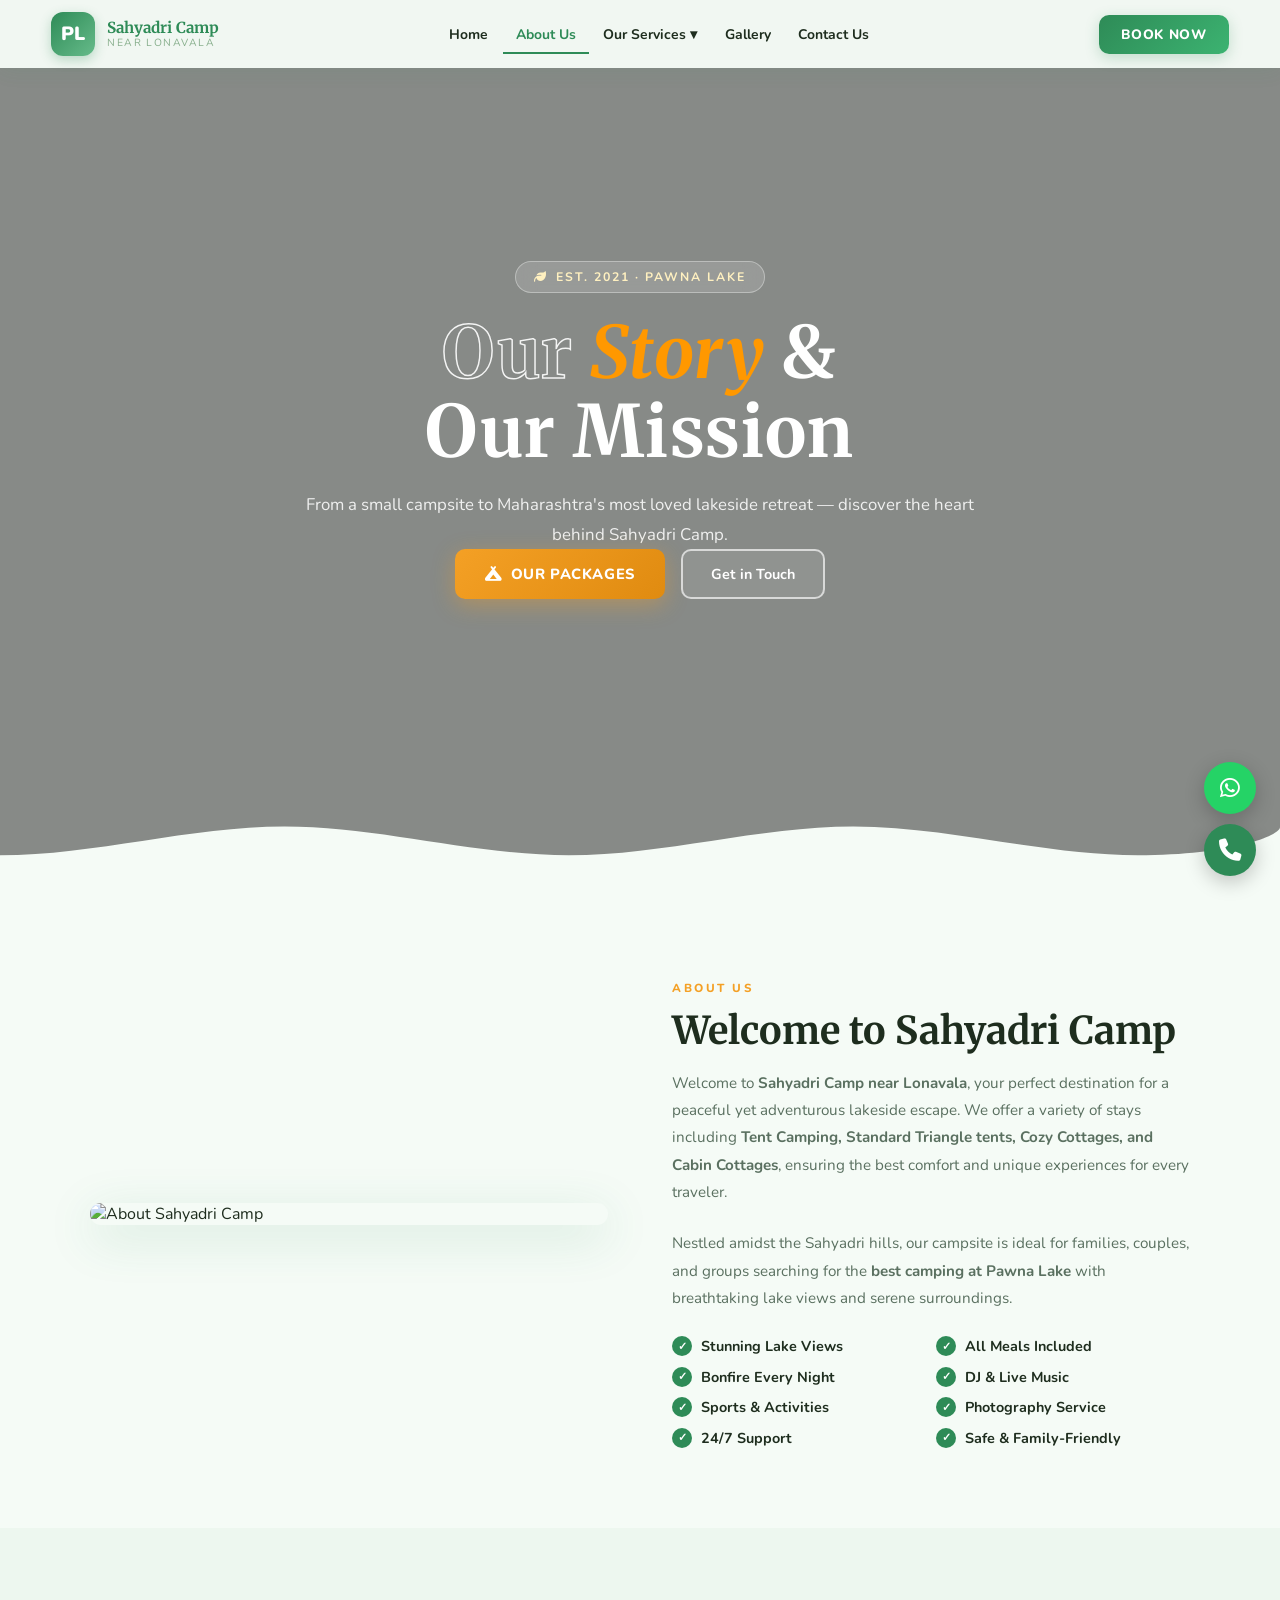
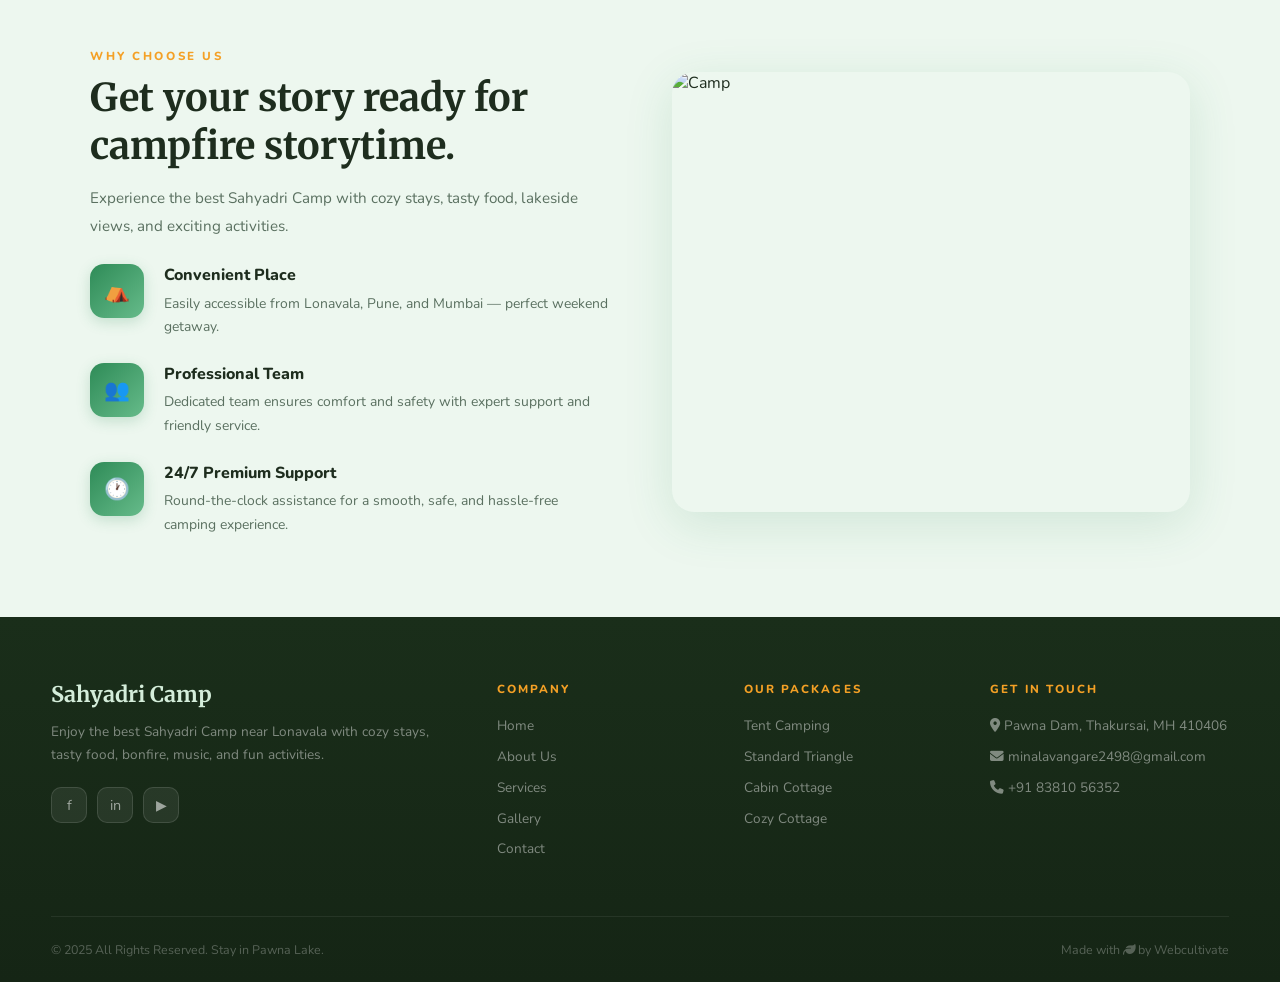
==== commit 30061cfe: "Enhance styles and add new service pages for Sahyadri Camp - Updated gallery styles in style.css for" ====
--- a/about.html
+++ b/about.html
@@ -3,7 +3,7 @@
 <head>
 <meta charset="UTF-8">
 <meta name="viewport" content="width=device-width, initial-scale=1.0">
-<title>About Us – Pawna Lake Camping</title>
+<title>About Us – Sahyadri Camp</title>
 <link href="https://fonts.googleapis.com/css2?family=Nunito:wght@300;400;600;700;800;900&family=Merriweather:ital,wght@0,700;1,400&display=swap" rel="stylesheet">
 <link rel="stylesheet" href="https://cdnjs.cloudflare.com/ajax/libs/font-awesome/6.5.0/css/all.min.css">
 <link rel="stylesheet" href="style.css">
@@ -14,7 +14,7 @@
   <div class="nav-logo">
     <div class="nav-logo-icon">PL</div>
     <div class="nav-logo-text">
-      <div class="nav-logo-title">Pawna Lake Camping</div>
+      <div class="nav-logo-title">Sahyadri Camp</div>
       <div class="nav-logo-sub">Near Lonavala</div>
     </div>
   </div>
@@ -24,10 +24,10 @@
     <li class="dropdown">
       <a href="services.html">Our Services ▾</a>
       <div class="dropdown-menu">
-        <a href="services.html">Tent Camping</a>
-        <a href="services.html">Standard Triangle</a>
-        <a href="services.html">Cabin Cottage</a>
-        <a href="services.html">Cozy Cottage</a>
+        <a href="tent-camping.html">Tent Camping</a>
+        <a href="standard-triangle.html">Standard Triangle</a>
+        <a href="cabin-cottage.html">Cabin Cottage</a>
+        <a href="cozy-cottage.html">Cozy Cottage</a>
       </div>
     </li>
     <li><a href="gallery.html">Gallery</a></li>
@@ -40,8 +40,11 @@
 <div class="page-hero" style="background:linear-gradient(rgba(0,0,0,0.45),rgba(0,0,0,0.45)),url('https://images.unsplash.com/photo-1504280390367-361c6d9f38f4?w=1400&q=80') center/cover no-repeat;">
   <div style="position:relative;z-index:2;max-width:700px;">
     <div class="hero-eyebrow"><i class="fa-solid fa-leaf"></i> Est. 2021 · Pawna Lake</div>
-    <h1>Our <span style="color:#FF9800;">Story</span> &<br>Our Mission</h1>
-    <p>From a small campsite to Maharashtra's most loved lakeside retreat — discover the heart behind Pawna Lake Camping.</p>
+    <h1 style="font-size: clamp(2.8rem, 6vw, 4.5rem); line-height: 1.1; margin-bottom: 1.2rem; text-transform: none;">
+      <span style="color: transparent; -webkit-text-stroke: 1.5px #fff; opacity: 0.9;">Our</span>
+      <span style="color:#FF9800; font-style: italic;">Story</span> &<br>Our Mission
+    </h1>
+    <p>From a small campsite to Maharashtra's most loved lakeside retreat — discover the heart behind Sahyadri Camp.</p>
     <div class="hero-btns">
       <a href="services.html" class="btn-orange"><i class="fa-solid fa-campground"></i> Our Packages</a>
       <a href="contact.html" class="btn-outline-white">Get in Touch</a>
@@ -56,13 +59,13 @@
 <section data-aos="fade-up">
   <div class="about-wrap">
     <div class="about-img-wrap">
-      <img src="https://images.unsplash.com/photo-1533240332313-0db49b459ad6?w=800&q=80" alt="About Pawna Lake Camping">
+      <img src="https://images.unsplash.com/photo-1533240332313-0db49b459ad6?w=800&q=80" alt="About Sahyadri Camp">
       <div class="about-img-badge"><i class="fa-solid fa-leaf"></i> Est. 2021</div>
     </div>
     <div class="about-text">
       <div class="section-tag">About Us</div>
-      <h2 class="section-title">Welcome to Pawna Lake Camping</h2>
-      <p class="section-sub">Welcome to <strong>Pawna Lake Camping near Lonavala</strong>, your perfect destination for a peaceful yet adventurous lakeside escape. We offer a variety of stays including <strong>Tent Camping, Standard Triangle tents, Cozy Cottages, and Cabin Cottages</strong>, ensuring the best comfort and unique experiences for every traveler.</p>
+      <h2 class="section-title">Welcome to Sahyadri Camp</h2>
+      <p class="section-sub">Welcome to <strong>Sahyadri Camp near Lonavala</strong>, your perfect destination for a peaceful yet adventurous lakeside escape. We offer a variety of stays including <strong>Tent Camping, Standard Triangle tents, Cozy Cottages, and Cabin Cottages</strong>, ensuring the best comfort and unique experiences for every traveler.</p>
       <p class="section-sub" style="margin-top:1rem;">Nestled amidst the Sahyadri hills, our campsite is ideal for families, couples, and groups searching for the <strong>best camping at Pawna Lake</strong> with breathtaking lake views and serene surroundings.</p>
       <ul class="about-checks">
         <li>Stunning Lake Views</li><li>All Meals Included</li>
@@ -77,29 +80,29 @@
 <!-- WHY CHOOSE US -->
 <section style="background:var(--bg2);" data-aos="fade-up">
   <div class="why-wrap">
-    <div class="why-img"><img src="https://images.unsplash.com/photo-1504280390367-361c6d9f38f4?w=800&q=80" alt="Camp"></div>
     <div>
       <div class="section-tag">Why Choose Us</div>
       <h2 class="section-title">Get your story ready for campfire storytime.</h2>
-      <p class="section-sub">Experience the best Pawna Lake Camping with cozy stays, tasty food, lakeside views, and exciting activities.</p>
+      <p class="section-sub">Experience the best Sahyadri Camp with cozy stays, tasty food, lakeside views, and exciting activities.</p>
       <div class="why-list">
         <div class="why-item"><div class="why-icon-box">⛺</div><div class="why-text"><h4>Convenient Place</h4><p>Easily accessible from Lonavala, Pune, and Mumbai — perfect weekend getaway.</p></div></div>
         <div class="why-item"><div class="why-icon-box">👥</div><div class="why-text"><h4>Professional Team</h4><p>Dedicated team ensures comfort and safety with expert support and friendly service.</p></div></div>
         <div class="why-item"><div class="why-icon-box">🕐</div><div class="why-text"><h4>24/7 Premium Support</h4><p>Round-the-clock assistance for a smooth, safe, and hassle-free camping experience.</p></div></div>
       </div>
     </div>
+    <div class="why-img"><img src="https://images.unsplash.com/photo-1504280390367-361c6d9f38f4?w=800&q=80" alt="Camp"></div>
   </div>
 </section>
 
 <!-- FOOTER -->
 <footer>
   <div class="footer-grid">
-    <div class="footer-brand"><span class="footer-logo-txt">Pawna Lake Camping</span><p>Enjoy the best Pawna Lake Camping near Lonavala with cozy stays, tasty food, bonfire, music, and fun activities.</p><div class="footer-socials"><a href="#" class="footer-social">f</a><a href="#" class="footer-social">in</a><a href="#" class="footer-social">▶</a></div></div>
+    <div class="footer-brand"><span class="footer-logo-txt">Sahyadri Camp</span><p>Enjoy the best Sahyadri Camp near Lonavala with cozy stays, tasty food, bonfire, music, and fun activities.</p><div class="footer-socials"><a href="#" class="footer-social">f</a><a href="#" class="footer-social">in</a><a href="#" class="footer-social">▶</a></div></div>
     <div class="footer-col"><h4>Company</h4><ul><li><a href="index.html">Home</a></li><li><a href="about.html">About Us</a></li><li><a href="services.html">Services</a></li><li><a href="gallery.html">Gallery</a></li><li><a href="contact.html">Contact</a></li></ul></div>
-    <div class="footer-col"><h4>Our Packages</h4><ul><li><a href="services.html">Tent Camping</a></li><li><a href="services.html">Standard Triangle</a></li><li><a href="services.html">Cabin Cottage</a></li><li><a href="services.html">Cozy Cottage</a></li></ul></div>
+    <div class="footer-col"><h4>Our Packages</h4><ul><li><a href="tent-camping.html">Tent Camping</a></li><li><a href="standard-triangle.html">Standard Triangle</a></li><li><a href="cabin-cottage.html">Cabin Cottage</a></li><li><a href="cozy-cottage.html">Cozy Cottage</a></li></ul></div>
     <div class="footer-col"><h4>Get in Touch</h4><ul><li><a href="#"><i class="fa-solid fa-location-dot"></i> Pawna Dam, Thakursai, MH 410406</a></li><li><a href="mailto:minalavangare2498@gmail.com"><i class="fa-solid fa-envelope"></i> minalavangare2498@gmail.com</a></li><li><a href="tel:+918381056352"><i class="fa-solid fa-phone"></i> +91 83810 56352</a></li></ul></div>
   </div>
-  <div class="footer-bottom"><span>© 2025 All Rights Reserved. Stay in Pawna Lake.</span><span>Made with <i class="fa-solid fa-leaf"></i> for nature lovers</span></div>
+  <div class="footer-bottom"><span>© 2025 All Rights Reserved. Stay in Pawna Lake.</span><span>Made with <i class="fa-solid fa-leaf"></i> by Webcultivate</span></div>
 </footer>
 
 <div class="float-btns">
--- a/style.css
+++ b/style.css
@@ -86,11 +86,88 @@
 .btn-svc2{display:flex;align-items:center;justify-content:center;gap:7px;background:linear-gradient(135deg,#2E8B57,#3CB371);color:#fff;padding:12px;border-radius:10px;font-weight:800;font-size:.85rem;text-decoration:none;letter-spacing:.04em;text-transform:uppercase;transition:all .25s;width:100%;}
 .btn-svc2:hover{background:linear-gradient(135deg,#F4A025,#E08B10);}
 
-.gallery-grid{display:grid;grid-template-columns:repeat(3,1fr);gap:1.2rem;max-width:1100px;margin:2.5rem auto 0;}
-.gallery-item{border-radius:16px;overflow:hidden;aspect-ratio:4/3;box-shadow:0 4px 18px rgba(0,0,0,0.09);}
-.gallery-item img{width:100%;height:100%;object-fit:cover;display:block;transition:transform 0.5s;}
-.gallery-item:hover img{transform:scale(1.06);}
-.gallery-item.tall{grid-row:span 2;aspect-ratio:unset;}
+.gallery-grid {
+  display: grid;
+  grid-template-columns: repeat(4, 1fr);
+  grid-auto-rows: 280px;
+  gap: 1.5rem;
+  max-width: 1200px;
+  margin: 3.5rem auto 0;
+}
+.gallery-item {
+  position: relative;
+  border-radius: 20px;
+  overflow: hidden;
+  box-shadow: 0 8px 30px rgba(0,0,0,0.08);
+  cursor: pointer;
+}
+.gallery-item img {
+  width: 100%;
+  height: 100%;
+  object-fit: cover;
+  display: block;
+  transition: transform 0.6s cubic-bezier(0.2, 0.8, 0.2, 1);
+}
+.gallery-item:hover img {
+  transform: scale(1.1);
+}
+.gallery-item.span-2-row { grid-row: span 2; }
+.gallery-item.span-2-col { grid-column: span 2; }
+.gallery-item.span-3-col { grid-column: span 3; }
+
+.gallery-overlay {
+  position: absolute;
+  top: 0; left: 0; right: 0; bottom: 0;
+  background: linear-gradient(to top, rgba(15,35,20,0.85) 0%, rgba(15,35,20,0.3) 50%, rgba(0,0,0,0) 100%);
+  display: flex;
+  flex-direction: column;
+  justify-content: flex-end;
+  padding: 1.8rem;
+  opacity: 0;
+  transition: opacity 0.4s ease;
+}
+.gallery-item:hover .gallery-overlay {
+  opacity: 1;
+}
+.gallery-info {
+  transform: translateY(20px);
+  transition: transform 0.4s ease;
+}
+.gallery-item:hover .gallery-info {
+  transform: translateY(0);
+}
+.gallery-tag {
+  display: inline-block;
+  background: var(--orange);
+  color: white;
+  padding: 5px 14px;
+  border-radius: 50px;
+  font-size: 0.7rem;
+  font-weight: 800;
+  text-transform: uppercase;
+  letter-spacing: 0.1em;
+  margin-bottom: 0.6rem;
+  box-shadow: 0 4px 12px rgba(244,160,37,0.3);
+}
+.gallery-title {
+  color: white;
+  font-family: 'Merriweather', serif;
+  font-size: 1.3rem;
+  font-weight: 700;
+  line-height: 1.3;
+  margin-bottom: 0.3rem;
+}
+.gallery-desc {
+  color: rgba(255,255,255,0.8);
+  font-size: 0.85rem;
+  font-weight: 600;
+  line-height: 1.4;
+  opacity: 0;
+  transition: opacity 0.4s 0.1s ease;
+}
+.gallery-item:hover .gallery-desc {
+  opacity: 1;
+}
 
 .contact-form-wrap{max-width:1100px;margin:0 auto;padding:0 4% 5rem;display:grid;grid-template-columns:1fr 1fr;gap:3rem;align-items:start;}
 .ci-card{background:white;border-radius:var(--radius);padding:1.75rem;display:flex;align-items:flex-start;gap:1rem;box-shadow:var(--card-shadow);border:1.5px solid var(--green-pale);transition:transform 0.2s;}
@@ -140,15 +217,250 @@
 
 @keyframes fadeUp{from{opacity:0;transform:translateY(20px);}to{opacity:1;transform:translateY(0);}}
 
+/* CONTACT PAGE STYLES */
+.ci-cards-list {
+  display: flex;
+  flex-direction: column;
+  gap: 1.2rem;
+}
+.premium-card {
+  border: none;
+  background: white;
+  box-shadow: 0 4px 20px rgba(0, 0, 0, 0.04);
+  border-left: 4px solid var(--green-light);
+  position: relative;
+  overflow: hidden;
+}
+.premium-card::after {
+  content: '';
+  position: absolute;
+  top: 0; right: 0; bottom: 0; left: 0;
+  box-shadow: inset 0 0 0 1px rgba(46,139,87,0.08);
+  border-radius: var(--radius);
+  pointer-events: none;
+}
+.premium-card:hover {
+  transform: translateX(6px) translateY(-3px);
+  box-shadow: 0 10px 25px rgba(46,139,87,0.12);
+  border-left-color: var(--orange);
+}
+
+.timing-card {
+  margin-top: 2.5rem;
+  background: linear-gradient(to right, #ffffff, #f9fdfa);
+  border-radius: 16px;
+  box-shadow: 0 4px 20px rgba(0, 0, 0, 0.05);
+  border: 1px solid var(--green-pale);
+  overflow: hidden;
+}
+.timing-header {
+  background: linear-gradient(135deg, var(--green-dark), var(--green-mid));
+  color: white;
+  padding: 14px 20px;
+  font-weight: 800;
+  font-size: 0.95rem;
+  display: flex;
+  align-items: center;
+  gap: 8px;
+  letter-spacing: 0.03em;
+}
+.timing-body {
+  padding: 1.5rem 1.2rem;
+  display: flex;
+  justify-content: space-around;
+  gap: 10px;
+  flex-wrap: wrap;
+}
+.time-item {
+  text-align: center;
+  display: flex;
+  flex-direction: column;
+  gap: 6px;
+}
+.time-item span {
+  font-size: 0.72rem;
+  color: var(--text-muted);
+  text-transform: uppercase;
+  letter-spacing: 0.06em;
+  font-weight: 800;
+}
+.time-item strong {
+  font-size: 1.05rem;
+  color: var(--text);
+  font-weight: 900;
+}
+
+/* CONTACT FORM ENHANCEMENTS */
+.cf-card-new {
+  background: white;
+  border-radius: 24px;
+  padding: 3.2rem 2.5rem;
+  box-shadow: 0 20px 50px rgba(0, 0, 0, 0.08);
+  border: 1px solid rgba(46,139,87,0.08);
+  position: relative;
+}
+.cf-badge {
+  display: inline-block;
+  background: rgba(244,160,37,0.12);
+  color: var(--orange-dark);
+  padding: 6px 14px;
+  border-radius: 50px;
+  font-size: 0.75rem;
+  font-weight: 800;
+  text-transform: uppercase;
+  letter-spacing: 0.1em;
+  margin-bottom: 1.2rem;
+}
+.cf-card-new h3 {
+  font-family: 'Merriweather', serif;
+  font-size: 1.8rem;
+  color: var(--text);
+  margin-bottom: 0.6rem;
+}
+.cf-subtitle {
+  font-size: 0.9rem;
+  color: var(--text-muted);
+  margin-bottom: 2.2rem;
+  line-height: 1.6;
+}
+
+.cf-group-float {
+  position: relative;
+  margin-bottom: 1.5rem;
+}
+.cf-group-float input, 
+.cf-group-float select, 
+.cf-group-float textarea {
+  width: 100%;
+  padding: 1.15rem 1.2rem;
+  border: 1.5px solid #e0e8e2;
+  border-radius: 12px;
+  font-family: inherit;
+  font-size: 0.95rem;
+  color: var(--text);
+  background: #fdfdfd;
+  outline: none;
+  transition: all 0.3s ease;
+}
+.cf-group-float textarea {
+  min-height: 110px;
+  resize: vertical;
+}
+.cf-group-float:has(.input-icon) input,
+.cf-group-float:has(.input-icon) select {
+  padding-left: 2.8rem;
+}
+.cf-group-float .input-icon {
+  position: absolute;
+  top: 1.2rem;
+  left: 1.1rem;
+  color: #a0b0a5;
+  font-size: 1.05rem;
+  transition: color 0.3s;
+  pointer-events: none;
+}
+.cf-group-float label {
+  position: absolute;
+  top: 1.2rem;
+  left: 1.2rem;
+  color: #a0b0a5;
+  font-size: 0.95rem;
+  pointer-events: none;
+  transition: all 0.25s cubic-bezier(0.4, 0, 0.2, 1);
+  background: transparent;
+}
+.cf-group-float:has(.input-icon) label:not(.active-label) {
+  left: 2.8rem;
+}
+
+.cf-group-float input:focus, 
+.cf-group-float select:focus, 
+.cf-group-float textarea:focus {
+  border-color: var(--green-mid);
+  background: #ffffff;
+  box-shadow: 0 0 0 4px rgba(60,179,113,0.12);
+}
+.cf-group-float input:focus ~ .input-icon,
+.cf-group-float select:focus ~ .input-icon {
+  color: var(--green-mid);
+}
+
+.cf-group-float input:focus ~ label,
+.cf-group-float input:not(:placeholder-shown) ~ label,
+.cf-group-float textarea:focus ~ label,
+.cf-group-float textarea:not(:placeholder-shown) ~ label,
+.cf-group-float label.active-label {
+  top: -0.55rem;
+  left: 0.8rem !important;
+  font-size: 0.72rem;
+  color: var(--green-dark);
+  font-weight: 800;
+  background: linear-gradient(to bottom, #ffffff 50%, #fdfdfd 50%);
+  padding: 0 6px;
+  letter-spacing: 0.05em;
+  border-radius: 4px;
+}
+.cf-group-float input:focus ~ label,
+.cf-group-float select:focus ~ label,
+.cf-group-float textarea:focus ~ label {
+  background: #ffffff;
+}
+
+.btn-cf-epic {
+  width: 100%;
+  padding: 1.15rem;
+  background: linear-gradient(135deg, #25D366, #128C7E);
+  color: white;
+  border: none;
+  border-radius: 12px;
+  font-family: inherit;
+  font-size: 1.05rem;
+  font-weight: 800;
+  cursor: pointer;
+  display: flex;
+  align-items: center;
+  justify-content: center;
+  gap: 12px;
+  transition: all 0.3s ease;
+  box-shadow: 0 8px 25px rgba(37,211,102,0.3);
+  margin-top: 0.5rem;
+}
+.btn-cf-epic:hover {
+  transform: translateY(-3px);
+  box-shadow: 0 12px 30px rgba(37,211,102,0.4);
+  background: linear-gradient(135deg, #128C7E, #075E54);
+}
+.btn-cf-epic .btn-cf-icon {
+  font-size: 1.3rem;
+}
+
+.form-secure {
+  text-align: center;
+  font-size: 0.78rem;
+  color: var(--text-muted);
+  margin-top: 1.2rem;
+  font-weight: 700;
+}
+.form-secure i {
+  color: var(--green-mid);
+  margin-right: 4px;
+}
+
 @media(max-width:900px){
   .about-wrap,.why-wrap,.footer-grid{grid-template-columns:1fr;}
   .services-grid{grid-template-columns:1fr 1fr;}
   .nav-links{display:none;}
+  .gallery-grid{grid-template-columns:repeat(2, 1fr);}
+  .gallery-item.span-2-col{grid-column: span 1;}
+  .gallery-item.span-3-col{grid-column: span 2;}
 }
 @media(max-width:600px){
-  .gallery-grid{grid-template-columns:1fr 1fr;}
+  .gallery-grid{grid-template-columns:1fr;}
+  .gallery-item.span-2-row{grid-row: span 1;}
+  .gallery-item.span-3-col{grid-column: span 1;}
   .cf-row{grid-template-columns:1fr;}
-  .contact-form-wrap{grid-template-columns:1fr;}
+  .contact-form-wrap{grid-template-columns:1fr; gap:2rem;}
   .footer-grid{grid-template-columns:1fr;}
   .services-grid{grid-template-columns:1fr;}
-}
+  .cf-card-new{padding:2.2rem 1.5rem;}
+}
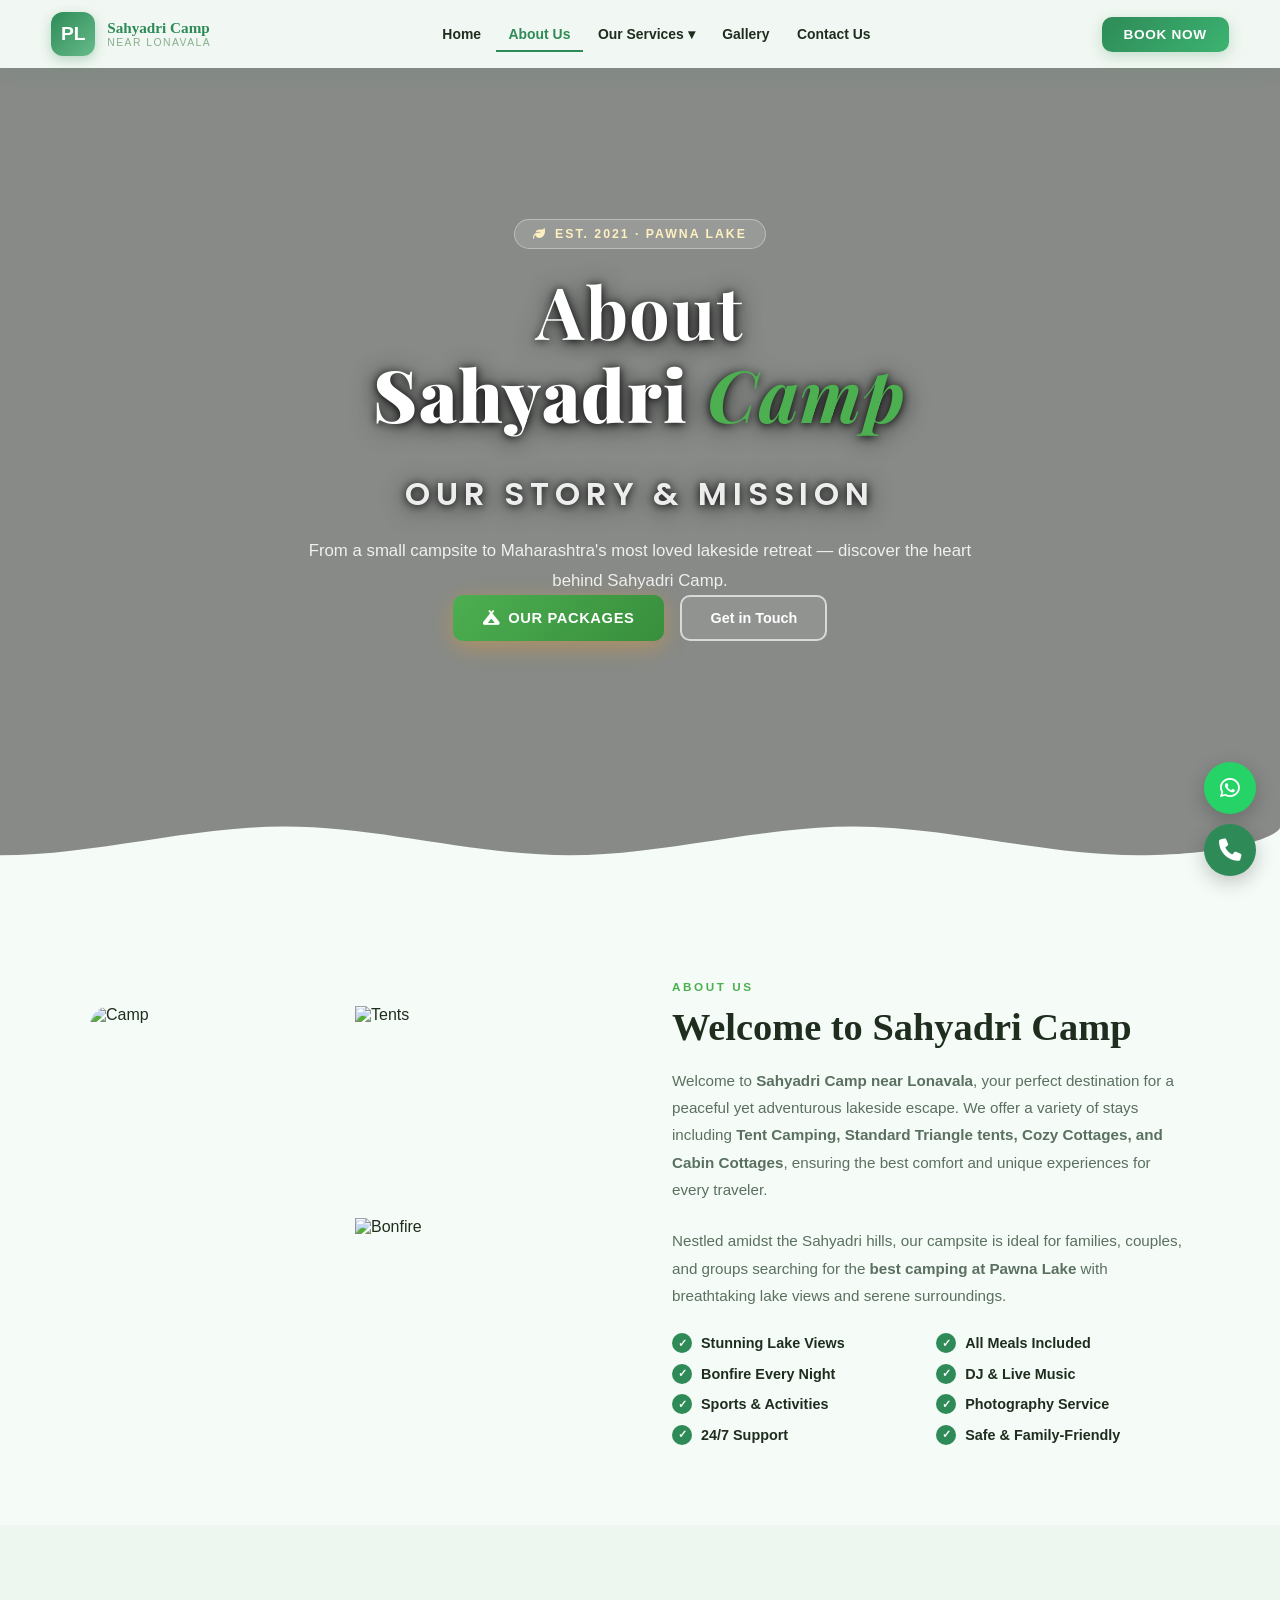
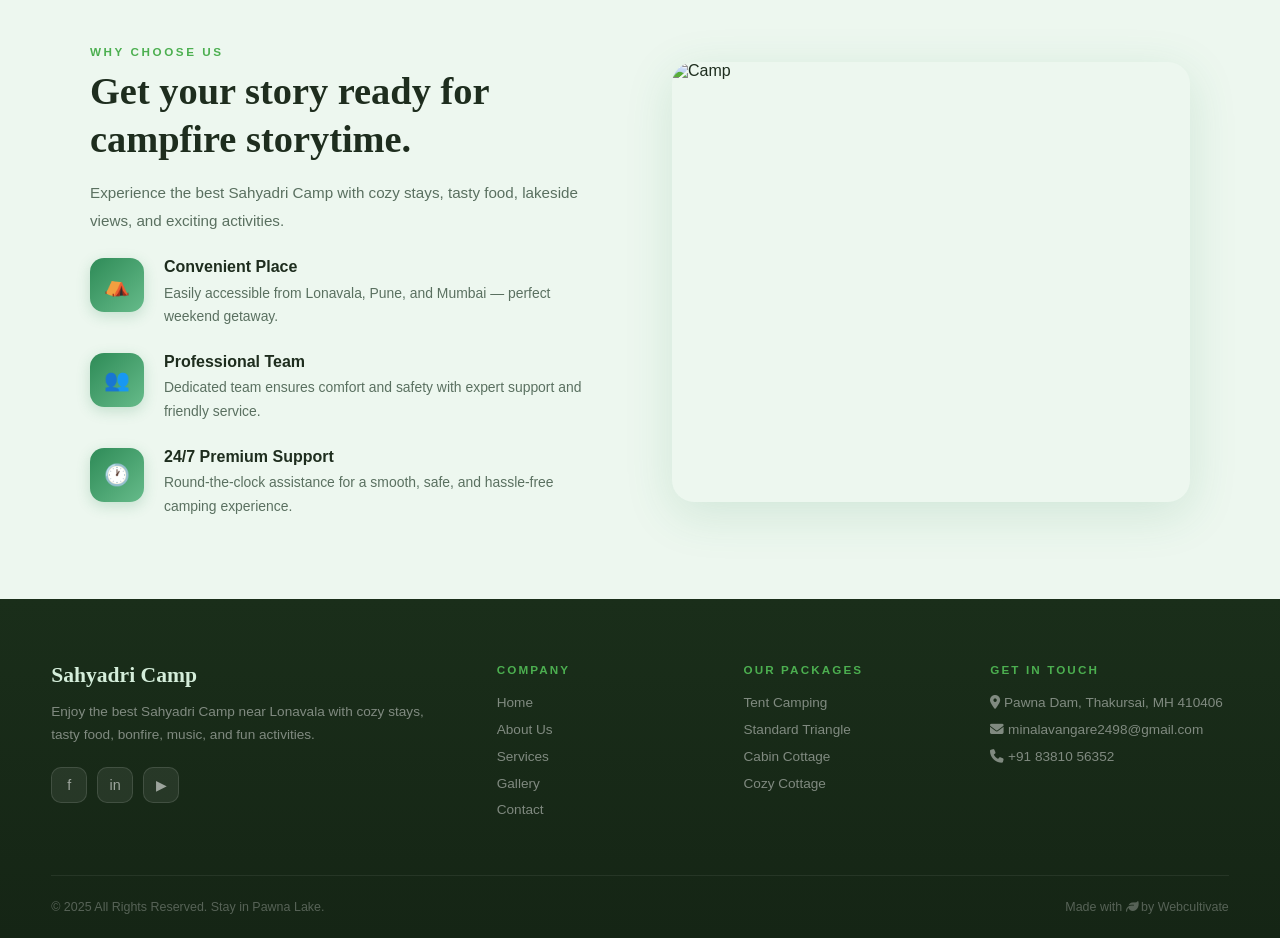
==== commit 03f86957: "Refactor services page: Update font styles, enhance hero section, and improve service details layout" ====
--- a/about.html
+++ b/about.html
@@ -4,7 +4,7 @@
 <meta charset="UTF-8">
 <meta name="viewport" content="width=device-width, initial-scale=1.0">
 <title>About Us – Sahyadri Camp</title>
-<link href="https://fonts.googleapis.com/css2?family=Nunito:wght@300;400;600;700;800;900&family=Merriweather:ital,wght@0,700;1,400&display=swap" rel="stylesheet">
+<link href="https://fonts.googleapis.com/css2?family=Poppins:wght@300;400;600;700;800;900&family=Playfair+Display:ital,wght@0,700;0,900;1,700&display=swap" rel="stylesheet">
 <link rel="stylesheet" href="https://cdnjs.cloudflare.com/ajax/libs/font-awesome/6.5.0/css/all.min.css">
 <link rel="stylesheet" href="style.css">
 </head>
@@ -37,12 +37,14 @@
 </nav>
 
 <!-- HERO -->
-<div class="page-hero" style="background:linear-gradient(rgba(0,0,0,0.45),rgba(0,0,0,0.45)),url('https://images.unsplash.com/photo-1504280390367-361c6d9f38f4?w=1400&q=80') center/cover no-repeat;">
+<div class="page-hero" style="background:linear-gradient(rgba(0,0,0,0.45),rgba(0,0,0,0.45)),url('https://images.unsplash.com/photo-1533240332313-0db49b459ad6?w=1400&q=80') center/cover no-repeat;">
   <div style="position:relative;z-index:2;max-width:700px;">
     <div class="hero-eyebrow"><i class="fa-solid fa-leaf"></i> Est. 2021 · Pawna Lake</div>
-    <h1 style="font-size: clamp(2.8rem, 6vw, 4.5rem); line-height: 1.1; margin-bottom: 1.2rem; text-transform: none;">
-      <span style="color: transparent; -webkit-text-stroke: 1.5px #fff; opacity: 0.9;">Our</span>
-      <span style="color:#FF9800; font-style: italic;">Story</span> &<br>Our Mission
+    <h1 style="font-family:'Playfair Display',serif; font-size: clamp(2.8rem, 6vw, 4.5rem); line-height: 1.15; margin-bottom: 1.2rem; text-transform: none; font-weight:700; text-shadow: 0 3px 24px rgba(0,0,0,0.8), 0 1px 8px rgba(0,0,0,0.9);">
+      About<br>
+      <span style="color:#ffffff; font-weight:900;">Sahyadri</span>
+      <span style="color:#4CAF50; font-style:italic;"> Camp</span><br>
+      <span style="font-family:'Poppins',sans-serif; font-size:0.45em; font-weight:600; color:rgba(255,255,255,0.90); letter-spacing:0.18em; text-transform:uppercase;">Our Story & Mission</span>
     </h1>
     <p>From a small campsite to Maharashtra's most loved lakeside retreat — discover the heart behind Sahyadri Camp.</p>
     <div class="hero-btns">
@@ -58,9 +60,10 @@
 <!-- ABOUT SECTION -->
 <section data-aos="fade-up">
   <div class="about-wrap">
-    <div class="about-img-wrap">
-      <img src="https://images.unsplash.com/photo-1533240332313-0db49b459ad6?w=800&q=80" alt="About Sahyadri Camp">
-      <div class="about-img-badge"><i class="fa-solid fa-leaf"></i> Est. 2021</div>
+    <div class="about-img-collage">
+      <img class="img-main" src="https://images.unsplash.com/photo-1504280390367-361c6d9f38f4?w=600&q=80" alt="Camp">
+      <img class="img-top" src="https://images.unsplash.com/photo-1533240332313-0db49b459ad6?w=400&q=80" alt="Tents">
+      <img class="img-bottom" src="https://images.unsplash.com/photo-1445308394109-4ec2920981b1?w=400&q=80" alt="Bonfire">
     </div>
     <div class="about-text">
       <div class="section-tag">About Us</div>
--- a/style.css
+++ b/style.css
@@ -5,8 +5,8 @@
   --green-pale: #d4edda;
   --bg: #f5fbf6;
   --bg2: #edf7ef;
-  --orange: #F4A025;
-  --orange-dark: #E08B10;
+  --orange: #4CAF50;
+  --orange-dark: #388E3C;
   --text: #1e2d1e;
   --text-muted: #5a7060;
   --white: #ffffff;
@@ -40,7 +40,7 @@
 .section-sub{color:var(--text-muted);font-size:0.95rem;line-height:1.8;font-weight:400;max-width:560px;}
 section{padding:5rem 4%;}
 
-.btn-orange{background:linear-gradient(135deg,#F4A025,#E08B10);color:white;padding:14px 30px;border-radius:10px;font-weight:800;font-size:0.92rem;text-decoration:none;letter-spacing:0.04em;text-transform:uppercase;transition:all 0.25s;display:inline-flex;align-items:center;gap:8px;box-shadow:0 6px 22px rgba(244,160,37,0.38);}
+.btn-orange{background:linear-gradient(135deg,#4CAF50,#388E3C);color:white;padding:14px 30px;border-radius:10px;font-weight:800;font-size:0.92rem;text-decoration:none;letter-spacing:0.04em;text-transform:uppercase;transition:all 0.25s;display:inline-flex;align-items:center;gap:8px;box-shadow:0 6px 22px rgba(244,160,37,0.38);}
 .btn-orange:hover{transform:translateY(-2px);box-shadow:0 10px 28px rgba(244,160,37,0.45);}
 .btn-outline-white{border:2px solid rgba(255,255,255,0.65);color:white;padding:13px 28px;border-radius:10px;font-weight:700;font-size:0.9rem;text-decoration:none;transition:all 0.25s;backdrop-filter:blur(6px);background:rgba(255,255,255,0.08);}
 .btn-outline-white:hover{border-color:var(--orange);color:var(--orange);}
@@ -84,7 +84,7 @@
 .svc-amt2{font-size:1.65rem;font-weight:900;color:var(--green-dark);}
 .svc-per2{font-size:.78rem;color:#9aab9a;font-style:italic;margin-left:4px;}
 .btn-svc2{display:flex;align-items:center;justify-content:center;gap:7px;background:linear-gradient(135deg,#2E8B57,#3CB371);color:#fff;padding:12px;border-radius:10px;font-weight:800;font-size:.85rem;text-decoration:none;letter-spacing:.04em;text-transform:uppercase;transition:all .25s;width:100%;}
-.btn-svc2:hover{background:linear-gradient(135deg,#F4A025,#E08B10);}
+.btn-svc2:hover{background:linear-gradient(135deg,#4CAF50,#388E3C);}
 
 .gallery-grid {
   display: grid;
@@ -186,7 +186,7 @@
 .cf-group input,.cf-group select,.cf-group textarea{width:100%;padding:13px 15px;border:1.5px solid var(--green-pale);border-radius:10px;font-family:'Nunito',sans-serif;font-size:0.9rem;color:var(--text);background:var(--bg);outline:none;transition:border-color 0.2s;resize:vertical;}
 .cf-group input:focus,.cf-group select:focus,.cf-group textarea:focus{border-color:#3CB371;background:white;}
 .btn-cf{width:100%;padding:15px;background:linear-gradient(135deg,#2E8B57,#3CB371);color:white;border:none;border-radius:12px;font-family:'Nunito',sans-serif;font-size:0.92rem;font-weight:800;letter-spacing:0.05em;text-transform:uppercase;cursor:pointer;transition:all 0.25s;display:flex;align-items:center;justify-content:center;gap:8px;}
-.btn-cf:hover{background:linear-gradient(135deg,#F4A025,#E08B10);}
+.btn-cf:hover{background:linear-gradient(135deg,#4CAF50,#388E3C);}
 
 footer{background:linear-gradient(180deg,#1a2e1a 0%,#152515 100%);padding:4rem 4% 1.5rem;}
 .footer-grid{display:grid;grid-template-columns:2fr 1fr 1fr 1.2fr;gap:3rem;margin-bottom:3rem;}
@@ -464,3 +464,46 @@
   .services-grid{grid-template-columns:1fr;}
   .cf-card-new{padding:2.2rem 1.5rem;}
 }
+
+/* ===== SERVICES PAGE ===== */
+.svc-section { padding: 4rem 4%; background: var(--bg); }
+.svc-list { max-width: 1000px; margin: 0 auto; display: flex; flex-direction: column; gap: 5rem; }
+
+.svc-row { display: grid; grid-template-columns: 1fr 1fr; gap: 2.5rem; align-items: center; scroll-margin-top: 90px; }
+.svc-row-img { width: 100%; border-radius: 16px; object-fit: cover; height: 320px; box-shadow: 0 8px 32px rgba(46,139,87,0.15); }
+
+.svc-price-tag { font-size: 0.75rem; font-weight: 800; letter-spacing: 0.2em; text-transform: uppercase; color: var(--orange); display: block; margin-bottom: 0.5rem; }
+.svc-row-title { font-family: 'Merriweather', serif; font-size: 1.8rem; color: var(--green-dark); margin-bottom: 1rem; line-height: 1.3; }
+
+.svc-features { list-style: none; padding: 0; display: flex; flex-direction: column; gap: 0.6rem; margin-bottom: 1.5rem; }
+.svc-features li { font-size: 0.9rem; color: var(--text-muted); display: flex; gap: 8px; align-items: flex-start; font-weight: 600; }
+.svc-features li .check { color: var(--green-dark); font-weight: 900; flex-shrink: 0; }
+.svc-features li .check-premium { color: var(--orange); font-weight: 900; flex-shrink: 0; }
+
+.btn-svc-book { display: inline-flex; align-items: center; gap: 8px; background: linear-gradient(135deg, #2E8B57, #3CB371); color: #fff; padding: 13px 28px; border-radius: 10px; font-weight: 800; font-size: 0.88rem; text-decoration: none; text-transform: uppercase; letter-spacing: 0.05em; transition: all 0.25s; box-shadow: 0 6px 20px rgba(46,139,87,0.25); }
+.btn-svc-book:hover { background: linear-gradient(135deg, var(--orange), var(--orange-dark)); transform: translateY(-2px); box-shadow: 0 10px 28px rgba(244,160,37,0.38); }
+
+/* Hero left-aligned variant */
+.hero-inner { position: relative; z-index: 2; max-width: 700px; text-align: left; }
+.page-hero.hero-left { justify-content: flex-start; text-align: left; }
+
+@media(max-width:900px){
+  .svc-row { grid-template-columns: 1fr; }
+  .svc-row-img { height: 240px; }
+}
+
+/* About collage */
+.about-img-collage{
+  position:relative;
+  display:grid !important;
+  grid-template-columns:1fr 1fr;
+  grid-template-rows:200px 200px;
+  gap:12px;
+  border-radius:20px;
+  overflow:hidden;
+}
+.about-img-collage img{width:100%;height:100%;object-fit:cover;display:block;transition:transform 0.5s;}
+.about-img-collage img:hover{transform:scale(1.05);}
+.about-img-collage .img-main{grid-row:span 2;border-radius:16px 0 0 16px;}
+.about-img-collage .img-top{border-radius:0 16px 0 0;}
+.about-img-collage .img-bottom{border-radius:0 0 16px 0;}
